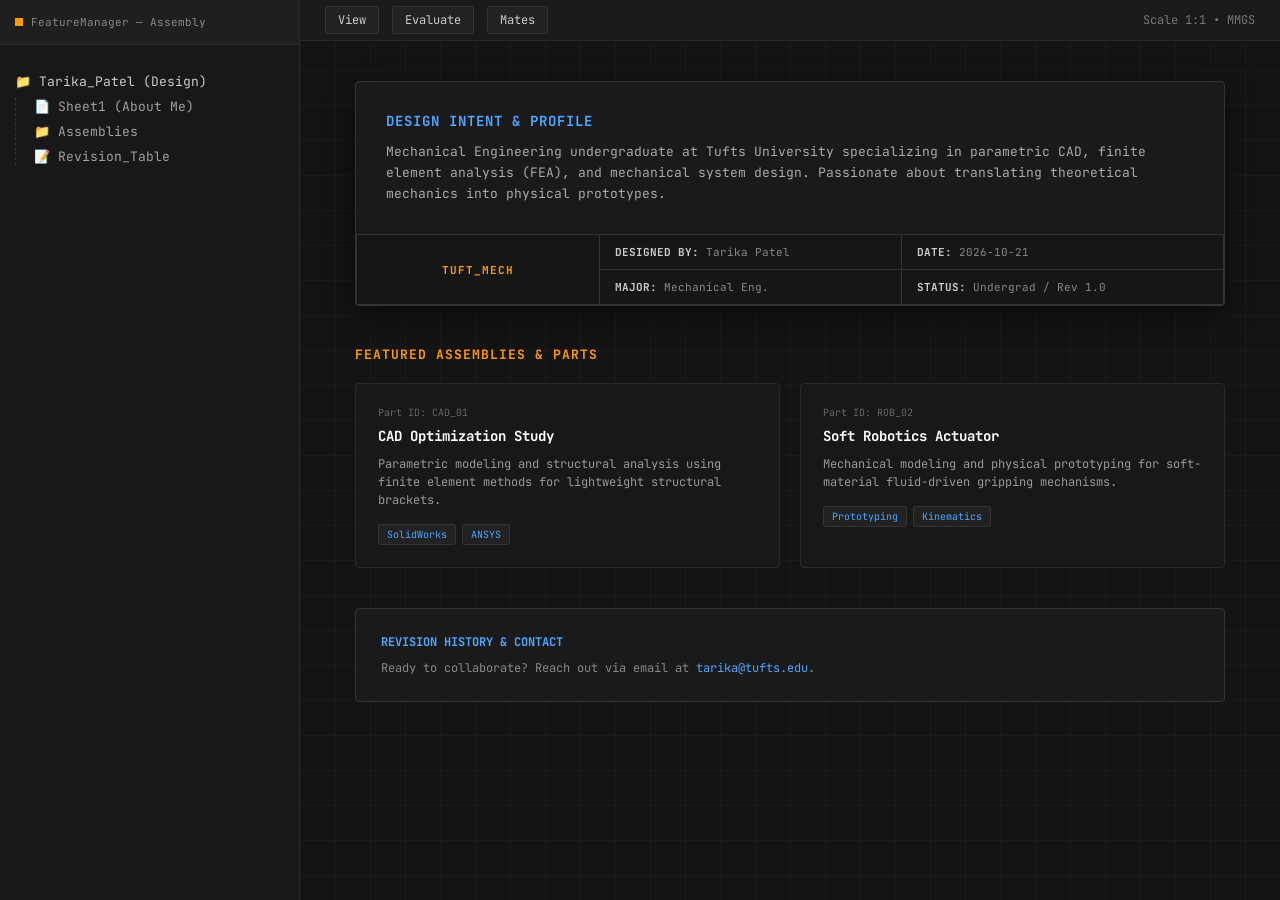
==== index.html @ dc34a8f0 "Update links in the feature tree sidebar" ====
<!DOCTYPE html>
<html lang="en">
<head>
    <meta charset="UTF-8">
    <meta name="viewport" content="width=device-width, initial-scale=1.0">
    <title>Tarika Patel | Mechanical Engineering Portfolio</title>
    <link rel="stylesheet" href="style.css">
    <link href="https://fonts.googleapis.com/css2?family=JetBrains+Mono:wght@400;500;700&display=swap" rel="stylesheet">
</head>
<body>

    <div class="cad-interface">

<!-- Left Sidebar: FeatureManager Design Tree -->
        <aside class="feature-tree">
            <div class="tree-header">
                <span class="sw-icon"></span> FeatureManager — Assembly
            </div>
            <ul class="tree-list">
                <li class="tree-item root">📁 Tarika_Patel (Design)
                    <ul>
                        <li class="tree-item">📄 <a href="index.html">Sheet1 (About Me)</a></li>
                        <li class="tree-item">📁 <a href="projects.html">Assemblies</a></li>
                        <li class="tree-item">📝 <a href="contact.html">Revision_Table</a></li>
                    </ul>
                </li>
            </ul>
        </aside>

        <!-- Right Viewport Area -->
        <main class="viewport-area" id="viewport">
            
            <header class="cad-toolbar">
                <div class="toolbar-group">
                    <span class="tool-btn">View</span>
                    <span class="tool-btn">Evaluate</span>
                    <span class="tool-btn">Mates</span>
                </div>
                <div class="toolbar-status">Scale 1:1 &bull; MMGS</div>
            </header>

            <div class="drawing-canvas">

                <!-- About Section -->
                <section id="about" class="drawing-sheet">
                    <div class="sheet-content">
                        <h2>DESIGN INTENT &amp; PROFILE</h2>
                        <p>Mechanical Engineering undergraduate at Tufts University specializing in parametric CAD, finite element analysis (FEA), and mechanical system design. Passionate about translating theoretical mechanics into physical prototypes.</p>
                    </div>
                    <table class="title-block">
                        <tr>
                            <td rowspan="2" class="company-cell">TUFT_MECH</td>
                            <td><strong>DESIGNED BY:</strong> Tarika Patel</td>
                            <td><strong>DATE:</strong> 2026-10-21</td>
                        </tr>
                        <tr>
                            <td><strong>MAJOR:</strong> Mechanical Eng.</td>
                            <td><strong>STATUS:</strong> Undergrad / Rev 1.0</td>
                        </tr>
                    </table>
                </section>

                <!-- Projects Section -->
                <section id="projects" class="section-container">
                    <h3>FEATURED ASSEMBLIES &amp; PARTS</h3>
                    <div class="project-grid">
                        <div class="project-card">
                            <div class="card-top">Part ID: CAD_01</div>
                            <h4>CAD Optimization Study</h4>
                            <p>Parametric modeling and structural analysis using finite element methods for lightweight structural brackets.</p>
                            <div class="tags">
                                <span class="tag">SolidWorks</span>
                                <span class="tag">ANSYS</span>
                            </div>
                        </div>
                        <div class="project-card">
                            <div class="card-top">Part ID: ROB_02</div>
                            <h4>Soft Robotics Actuator</h4>
                            <p>Mechanical modeling and physical prototyping for soft-material fluid-driven gripping mechanisms.</p>
                            <div class="tags">
                                <span class="tag">Prototyping</span>
                                <span class="tag">Kinematics</span>
                            </div>
                        </div>
                    </div>
                </section>

                <!-- Footer / Contact -->
                <footer id="contact" class="revision-table">
                    <h3>REVISION HISTORY &amp; CONTACT</h3>
                    <p>Ready to collaborate? Reach out via email at <a href="mailto:tarika@tufts.edu">tarika@tufts.edu</a>.</p>
                </footer>

            </div>
        </main>
    </div>

<!-- JavaScript to handle precise smooth scrolling inside the CAD viewport -->
    <script>
        document.querySelectorAll('.tree-item a').forEach(link => {
            link.addEventListener('click', function(e) {
                e.preventDefault();
                const targetId = this.getAttribute('href');
                const targetSection = document.querySelector(targetId);
                const viewport = document.getElementById('viewport');
                
                if (targetSection && viewport) {
                    // Calculate the section's position relative to the scrollable viewport container
                    const topPos = targetSection.offsetTop - viewport.offsetTop;
                    viewport.scrollTo({
                        top: topPos - 20, // 20px padding offset for breathing room
                        behavior: 'smooth'
                    });
                }
            });
        });
    </script>
</body>
</html>
---- style.css ----
* {
    margin: 0;
    padding: 0;
    box-sizing: border-box;
}

html, body {
    height: 100%;
    margin: 0;
    background-color: #121212;
    color: #e0e0e0;
    font-family: 'JetBrains Mono', monospace;
    overflow: hidden; /* Locks the outer window so only the CAD viewport scrolls */
}

/* Layout Container */
.cad-interface {
    display: flex;
    width: 100vw;
    height: 100vh;
}

/* Sidebar Tree */
.feature-tree {
    width: 300px;
    background: #181818;
    border-right: 1px solid #2a2a2a;
    display: flex;
    flex-direction: column;
    flex-shrink: 0;
    height: 100vh;
}

.tree-header {
    background: #1f1f1f;
    padding: 15px;
    font-size: 11px;
    color: #888;
    border-bottom: 1px solid #2a2a2a;
    display: flex;
    align-items: center;
}

.sw-icon {
    width: 8px;
    height: 8px;
    background-color: #ff9900;
    display: inline-block;
    margin-right: 8px;
}

.tree-list {
    list-style: none;
    padding: 20px 15px;
    font-size: 13px;
    overflow-y: auto;
}

.tree-list ul {
    list-style: none;
    padding-left: 18px;
    margin-top: 8px;
    border-left: 1px dashed #333;
}

.tree-item {
    margin: 8px 0;
    color: #ccc;
}

.tree-item a {
    color: #a0a0a0;
    text-decoration: none;
    cursor: pointer;
}

.tree-item a:hover {
    color: #4da6ff;
}

.tree-item.sub {
    font-size: 12px;
    color: #777;
}

/* Viewport Area - This is what scrolls */
.viewport-area {
    flex-grow: 1;
    display: flex;
    flex-direction: column;
    height: 100vh;
    overflow-y: auto !important; /* Forces scrollability */
    background-color: #141414;
    background-image: 
        linear-gradient(rgba(255, 255, 255, 0.025) 1px, transparent 1px),
        linear-gradient(90deg, rgba(255, 255, 255, 0.025) 1px, transparent 1px);
    background-size: 35px 35px;
}

/* Toolbar */
.cad-toolbar {
    background: #1a1a1a;
    padding: 12px 25px;
    border-bottom: 1px solid #2a2a2a;
    display: flex;
    justify-content: space-between;
    align-items: center;
    font-size: 12px;
    position: sticky;
    top: 0;
    z-index: 10;
}

.tool-btn {
    background: #222;
    border: 1px solid #333;
    padding: 5px 12px;
    border-radius: 3px;
    margin-right: 6px;
    color: #ccc;
}

.toolbar-status {
    color: #777;
}

/* Canvas */
.drawing-canvas {
    padding: 40px;
    max-width: 950px;
    width: 100%;
    margin: 0 auto;
    padding-bottom: 100px; /* Extra space at the bottom for smooth scrolling */
}

/* Drawing Sheet */
.drawing-sheet {
    background: #1a1a1a;
    border: 1px solid #333;
    border-radius: 4px;
    margin-bottom: 40px;
    box-shadow: 0 10px 30px rgba(0,0,0,0.5);
}

.sheet-content {
    padding: 30px;
}

.drawing-sheet h2 {
    font-size: 14px;
    color: #4da6ff;
    margin-bottom: 12px;
    letter-spacing: 1px;
}

.drawing-sheet p {
    font-size: 13px;
    line-height: 1.6;
    color: #aaa;
}

/* Title Block */
.title-block {
    width: 100%;
    border-collapse: collapse;
    border-top: 1px solid #333;
    font-size: 11px;
    background: #161616;
}

.title-block td {
    border: 1px solid #333;
    padding: 10px 15px;
    color: #888;
}

.title-block strong {
    color: #ccc;
}

.company-cell {
    font-weight: 700;
    color: #ff9900 !important;
    letter-spacing: 1px;
    text-align: center;
    width: 28%;
}

/* Projects */
.section-container {
    margin-bottom: 40px;
}

.section-container h3 {
    font-size: 13px;
    color: #ff9900;
    margin-bottom: 20px;
    letter-spacing: 1px;
}

.project-grid {
    display: grid;
    grid-template-columns: repeat(auto-fit, minmax(280px, 1fr));
    gap: 20px;
}

.project-card {
    background: #181818;
    border: 1px solid #2a2a2a;
    padding: 22px;
    border-radius: 4px;
    transition: border-color 0.2s;
}

.project-card:hover {
    border-color: #4da6ff;
}

.card-top {
    font-size: 10px;
    color: #666;
    margin-bottom: 8px;
}

.project-card h4 {
    font-size: 14px;
    color: #fff;
    margin-bottom: 10px;
}

.project-card p {
    font-size: 12px;
    color: #999;
    line-height: 1.5;
    margin-bottom: 15px;
}

.tags {
    display: flex;
    gap: 6px;
}

.tag {
    font-size: 10px;
    background: #222;
    color: #4da6ff;
    padding: 3px 8px;
    border-radius: 2px;
    border: 1px solid #333;
}

/* Footer / Revision Table */
.revision-table {
    background: #1a1a1a;
    border: 1px solid #333;
    padding: 25px;
    border-radius: 4px;
    font-size: 12px;
    margin-bottom: 40px;
}

.revision-table h3 {
    font-size: 12px;
    color: #4da6ff;
    margin-bottom: 10px;
}

.revision-table p {
    color: #888;
}

.revision-table a {
    color: #4da6ff;
    text-decoration: none;
}
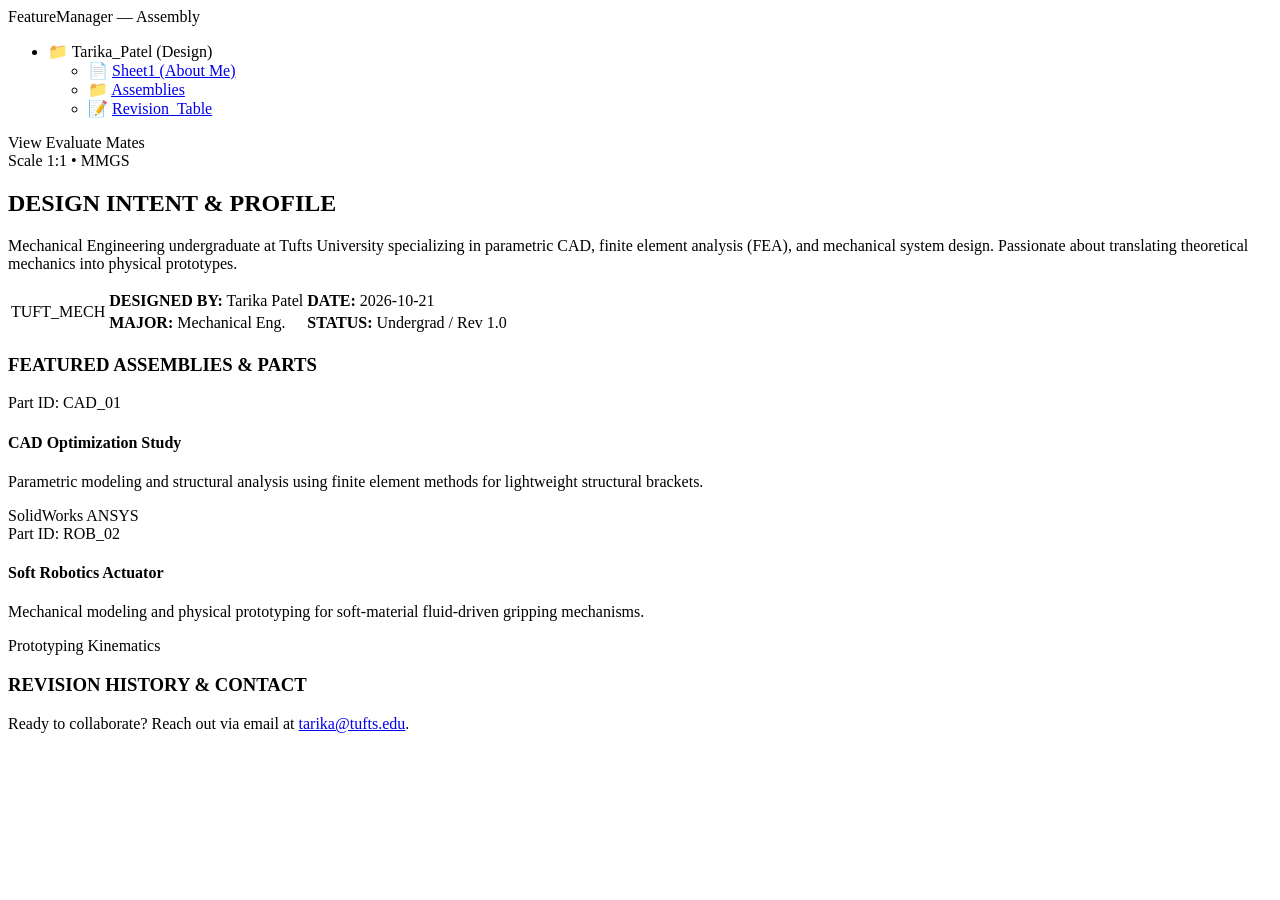
==== commit 4354069a: "Add index.html for automatic redirection" ====
--- a/index.html
+++ b/index.html
@@ -2,118 +2,10 @@
 <html lang="en">
 <head>
     <meta charset="UTF-8">
-    <meta name="viewport" content="width=device-width, initial-scale=1.0">
-    <title>Tarika Patel | Mechanical Engineering Portfolio</title>
-    <link rel="stylesheet" href="style.css">
-    <link href="https://fonts.googleapis.com/css2?family=JetBrains+Mono:wght@400;500;700&display=swap" rel="stylesheet">
+    <meta http-equiv="refresh" content="0; url=about/">
+    <title>Redirecting...</title>
 </head>
 <body>
-
-    <div class="cad-interface">
-
-<!-- Left Sidebar: FeatureManager Design Tree -->
-        <aside class="feature-tree">
-            <div class="tree-header">
-                <span class="sw-icon"></span> FeatureManager — Assembly
-            </div>
-            <ul class="tree-list">
-                <li class="tree-item root">📁 Tarika_Patel (Design)
-                    <ul>
-                        <li class="tree-item">📄 <a href="index.html">Sheet1 (About Me)</a></li>
-                        <li class="tree-item">📁 <a href="projects.html">Assemblies</a></li>
-                        <li class="tree-item">📝 <a href="contact.html">Revision_Table</a></li>
-                    </ul>
-                </li>
-            </ul>
-        </aside>
-
-        <!-- Right Viewport Area -->
-        <main class="viewport-area" id="viewport">
-            
-            <header class="cad-toolbar">
-                <div class="toolbar-group">
-                    <span class="tool-btn">View</span>
-                    <span class="tool-btn">Evaluate</span>
-                    <span class="tool-btn">Mates</span>
-                </div>
-                <div class="toolbar-status">Scale 1:1 &bull; MMGS</div>
-            </header>
-
-            <div class="drawing-canvas">
-
-                <!-- About Section -->
-                <section id="about" class="drawing-sheet">
-                    <div class="sheet-content">
-                        <h2>DESIGN INTENT &amp; PROFILE</h2>
-                        <p>Mechanical Engineering undergraduate at Tufts University specializing in parametric CAD, finite element analysis (FEA), and mechanical system design. Passionate about translating theoretical mechanics into physical prototypes.</p>
-                    </div>
-                    <table class="title-block">
-                        <tr>
-                            <td rowspan="2" class="company-cell">TUFT_MECH</td>
-                            <td><strong>DESIGNED BY:</strong> Tarika Patel</td>
-                            <td><strong>DATE:</strong> 2026-10-21</td>
-                        </tr>
-                        <tr>
-                            <td><strong>MAJOR:</strong> Mechanical Eng.</td>
-                            <td><strong>STATUS:</strong> Undergrad / Rev 1.0</td>
-                        </tr>
-                    </table>
-                </section>
-
-                <!-- Projects Section -->
-                <section id="projects" class="section-container">
-                    <h3>FEATURED ASSEMBLIES &amp; PARTS</h3>
-                    <div class="project-grid">
-                        <div class="project-card">
-                            <div class="card-top">Part ID: CAD_01</div>
-                            <h4>CAD Optimization Study</h4>
-                            <p>Parametric modeling and structural analysis using finite element methods for lightweight structural brackets.</p>
-                            <div class="tags">
-                                <span class="tag">SolidWorks</span>
-                                <span class="tag">ANSYS</span>
-                            </div>
-                        </div>
-                        <div class="project-card">
-                            <div class="card-top">Part ID: ROB_02</div>
-                            <h4>Soft Robotics Actuator</h4>
-                            <p>Mechanical modeling and physical prototyping for soft-material fluid-driven gripping mechanisms.</p>
-                            <div class="tags">
-                                <span class="tag">Prototyping</span>
-                                <span class="tag">Kinematics</span>
-                            </div>
-                        </div>
-                    </div>
-                </section>
-
-                <!-- Footer / Contact -->
-                <footer id="contact" class="revision-table">
-                    <h3>REVISION HISTORY &amp; CONTACT</h3>
-                    <p>Ready to collaborate? Reach out via email at <a href="mailto:tarika@tufts.edu">tarika@tufts.edu</a>.</p>
-                </footer>
-
-            </div>
-        </main>
-    </div>
-
-<!-- JavaScript to handle precise smooth scrolling inside the CAD viewport -->
-    <script>
-        document.querySelectorAll('.tree-item a').forEach(link => {
-            link.addEventListener('click', function(e) {
-                e.preventDefault();
-                const targetId = this.getAttribute('href');
-                const targetSection = document.querySelector(targetId);
-                const viewport = document.getElementById('viewport');
-                
-                if (targetSection && viewport) {
-                    // Calculate the section's position relative to the scrollable viewport container
-                    const topPos = targetSection.offsetTop - viewport.offsetTop;
-                    viewport.scrollTo({
-                        top: topPos - 20, // 20px padding offset for breathing room
-                        behavior: 'smooth'
-                    });
-                }
-            });
-        });
-    </script>
+    <p>If you are not redirected automatically, <a href="about/">click here</a>.</p>
 </body>
 </html>
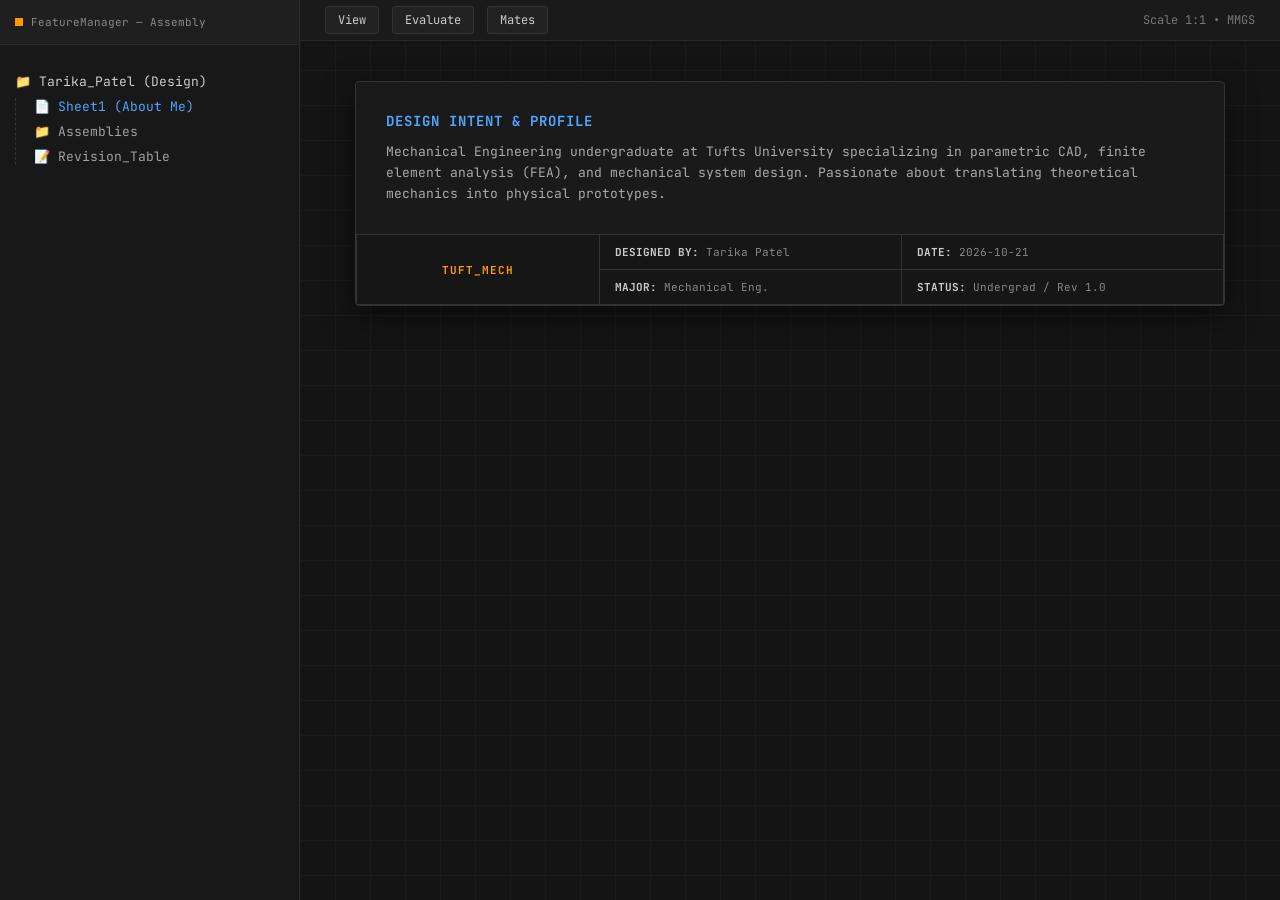
==== commit d3bf29ff: "Update and rename about/index.html to index.html" ====
--- a/index.html
+++ b/index.html
@@ -2,10 +2,58 @@
 <html lang="en">
 <head>
     <meta charset="UTF-8">
-    <meta http-equiv="refresh" content="0; url=about/">
-    <title>Redirecting...</title>
+    <meta name="viewport" content="width=device-width, initial-scale=1.0">
+    <title>Tarika Patel | Mechanical Engineering Portfolio</title>
+    <link rel="stylesheet" href="style.css">
+    <link href="https://fonts.googleapis.com/css2?family=JetBrains+Mono:wght@400;500;700&display=swap" rel="stylesheet">
 </head>
 <body>
-    <p>If you are not redirected automatically, <a href="about/">click here</a>.</p>
+    <div class="cad-interface">
+        <aside class="feature-tree">
+            <div class="tree-header">
+                <span class="sw-icon"></span> FeatureManager — Assembly
+            </div>
+            <ul class="tree-list">
+                <li class="tree-item root">📁 Tarika_Patel (Design)
+                    <ul>
+                        <li class="tree-item">📄 <a href="/tarikachari.github.io/" style="color: #4da6ff;">Sheet1 (About Me)</a></li>
+                        <li class="tree-item">📁 <a href="/tarikachari.github.io/projects.html">Assemblies</a></li>
+                        <li class="tree-item">📝 <a href="/tarikachari.github.io/contact.html">Revision_Table</a></li>
+                    </ul>
+                </li>
+            </ul>
+        </aside>
+
+        <main class="viewport-area">
+            <header class="cad-toolbar">
+                <div class="toolbar-group">
+                    <span class="tool-btn">View</span>
+                    <span class="tool-btn">Evaluate</span>
+                    <span class="tool-btn">Mates</span>
+                </div>
+                <div class="toolbar-status">Scale 1:1 &bull; MMGS</div>
+            </header>
+
+            <div class="drawing-canvas">
+                <section class="drawing-sheet">
+                    <div class="sheet-content">
+                        <h2>DESIGN INTENT &amp; PROFILE</h2>
+                        <p>Mechanical Engineering undergraduate at Tufts University specializing in parametric CAD, finite element analysis (FEA), and mechanical system design. Passionate about translating theoretical mechanics into physical prototypes.</p>
+                    </div>
+                    <table class="title-block">
+                        <tr>
+                            <td rowspan="2" class="company-cell">TUFT_MECH</td>
+                            <td><strong>DESIGNED BY:</strong> Tarika Patel</td>
+                            <td><strong>DATE:</strong> 2026-10-21</td>
+                        </tr>
+                        <tr>
+                            <td><strong>MAJOR:</strong> Mechanical Eng.</td>
+                            <td><strong>STATUS:</strong> Undergrad / Rev 1.0</td>
+                        </tr>
+                    </table>
+                </section>
+            </div>
+        </main>
+    </div>
 </body>
 </html>
--- a/style.css
+++ b/style.css
@@ -0,0 +1,275 @@
+* {
+    margin: 0;
+    padding: 0;
+    box-sizing: border-box;
+}
+
+html, body {
+    height: 100%;
+    margin: 0;
+    background-color: #121212;
+    color: #e0e0e0;
+    font-family: 'JetBrains Mono', monospace;
+    overflow: hidden; /* Locks the outer window so only the CAD viewport scrolls */
+}
+
+/* Layout Container */
+.cad-interface {
+    display: flex;
+    width: 100vw;
+    height: 100vh;
+}
+
+/* Sidebar Tree */
+.feature-tree {
+    width: 300px;
+    background: #181818;
+    border-right: 1px solid #2a2a2a;
+    display: flex;
+    flex-direction: column;
+    flex-shrink: 0;
+    height: 100vh;
+}
+
+.tree-header {
+    background: #1f1f1f;
+    padding: 15px;
+    font-size: 11px;
+    color: #888;
+    border-bottom: 1px solid #2a2a2a;
+    display: flex;
+    align-items: center;
+}
+
+.sw-icon {
+    width: 8px;
+    height: 8px;
+    background-color: #ff9900;
+    display: inline-block;
+    margin-right: 8px;
+}
+
+.tree-list {
+    list-style: none;
+    padding: 20px 15px;
+    font-size: 13px;
+    overflow-y: auto;
+}
+
+.tree-list ul {
+    list-style: none;
+    padding-left: 18px;
+    margin-top: 8px;
+    border-left: 1px dashed #333;
+}
+
+.tree-item {
+    margin: 8px 0;
+    color: #ccc;
+}
+
+.tree-item a {
+    color: #a0a0a0;
+    text-decoration: none;
+    cursor: pointer;
+}
+
+.tree-item a:hover {
+    color: #4da6ff;
+}
+
+.tree-item.sub {
+    font-size: 12px;
+    color: #777;
+}
+
+/* Viewport Area - This is what scrolls */
+.viewport-area {
+    flex-grow: 1;
+    display: flex;
+    flex-direction: column;
+    height: 100vh;
+    overflow-y: auto !important; /* Forces scrollability */
+    background-color: #141414;
+    background-image: 
+        linear-gradient(rgba(255, 255, 255, 0.025) 1px, transparent 1px),
+        linear-gradient(90deg, rgba(255, 255, 255, 0.025) 1px, transparent 1px);
+    background-size: 35px 35px;
+}
+
+/* Toolbar */
+.cad-toolbar {
+    background: #1a1a1a;
+    padding: 12px 25px;
+    border-bottom: 1px solid #2a2a2a;
+    display: flex;
+    justify-content: space-between;
+    align-items: center;
+    font-size: 12px;
+    position: sticky;
+    top: 0;
+    z-index: 10;
+}
+
+.tool-btn {
+    background: #222;
+    border: 1px solid #333;
+    padding: 5px 12px;
+    border-radius: 3px;
+    margin-right: 6px;
+    color: #ccc;
+}
+
+.toolbar-status {
+    color: #777;
+}
+
+/* Canvas */
+.drawing-canvas {
+    padding: 40px;
+    max-width: 950px;
+    width: 100%;
+    margin: 0 auto;
+    padding-bottom: 100px; /* Extra space at the bottom for smooth scrolling */
+}
+
+/* Drawing Sheet */
+.drawing-sheet {
+    background: #1a1a1a;
+    border: 1px solid #333;
+    border-radius: 4px;
+    margin-bottom: 40px;
+    box-shadow: 0 10px 30px rgba(0,0,0,0.5);
+}
+
+.sheet-content {
+    padding: 30px;
+}
+
+.drawing-sheet h2 {
+    font-size: 14px;
+    color: #4da6ff;
+    margin-bottom: 12px;
+    letter-spacing: 1px;
+}
+
+.drawing-sheet p {
+    font-size: 13px;
+    line-height: 1.6;
+    color: #aaa;
+}
+
+/* Title Block */
+.title-block {
+    width: 100%;
+    border-collapse: collapse;
+    border-top: 1px solid #333;
+    font-size: 11px;
+    background: #161616;
+}
+
+.title-block td {
+    border: 1px solid #333;
+    padding: 10px 15px;
+    color: #888;
+}
+
+.title-block strong {
+    color: #ccc;
+}
+
+.company-cell {
+    font-weight: 700;
+    color: #ff9900 !important;
+    letter-spacing: 1px;
+    text-align: center;
+    width: 28%;
+}
+
+/* Projects */
+.section-container {
+    margin-bottom: 40px;
+}
+
+.section-container h3 {
+    font-size: 13px;
+    color: #ff9900;
+    margin-bottom: 20px;
+    letter-spacing: 1px;
+}
+
+.project-grid {
+    display: grid;
+    grid-template-columns: repeat(auto-fit, minmax(280px, 1fr));
+    gap: 20px;
+}
+
+.project-card {
+    background: #181818;
+    border: 1px solid #2a2a2a;
+    padding: 22px;
+    border-radius: 4px;
+    transition: border-color 0.2s;
+}
+
+.project-card:hover {
+    border-color: #4da6ff;
+}
+
+.card-top {
+    font-size: 10px;
+    color: #666;
+    margin-bottom: 8px;
+}
+
+.project-card h4 {
+    font-size: 14px;
+    color: #fff;
+    margin-bottom: 10px;
+}
+
+.project-card p {
+    font-size: 12px;
+    color: #999;
+    line-height: 1.5;
+    margin-bottom: 15px;
+}
+
+.tags {
+    display: flex;
+    gap: 6px;
+}
+
+.tag {
+    font-size: 10px;
+    background: #222;
+    color: #4da6ff;
+    padding: 3px 8px;
+    border-radius: 2px;
+    border: 1px solid #333;
+}
+
+/* Footer / Revision Table */
+.revision-table {
+    background: #1a1a1a;
+    border: 1px solid #333;
+    padding: 25px;
+    border-radius: 4px;
+    font-size: 12px;
+    margin-bottom: 40px;
+}
+
+.revision-table h3 {
+    font-size: 12px;
+    color: #4da6ff;
+    margin-bottom: 10px;
+}
+
+.revision-table p {
+    color: #888;
+}
+
+.revision-table a {
+    color: #4da6ff;
+    text-decoration: none;
+}
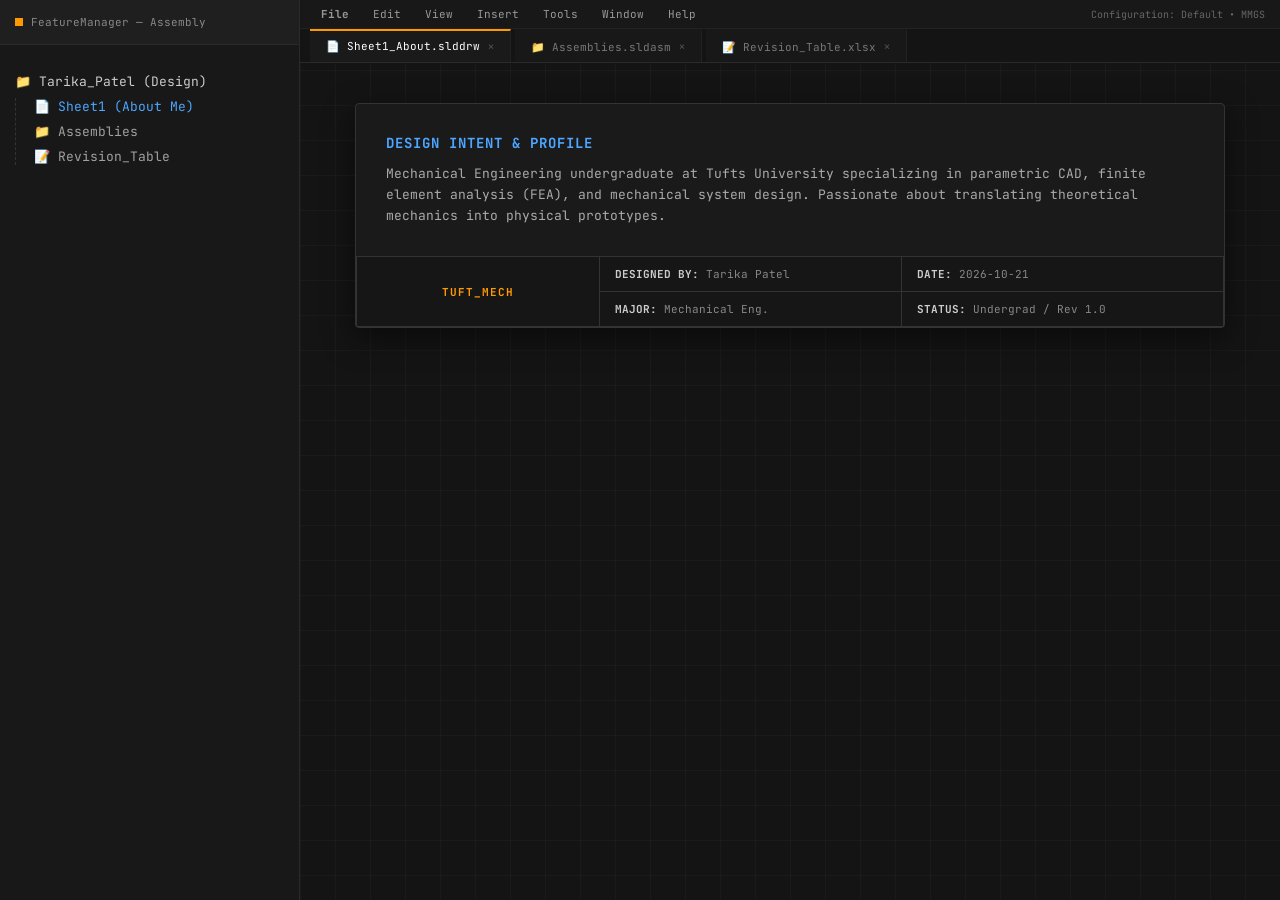
==== commit 0a82359d: "Implement top app header with navigation menu Added a top app header with navigation and document ta" ====
--- a/index.html
+++ b/index.html
@@ -25,14 +25,38 @@
         </aside>
 
         <main class="viewport-area">
-            <header class="cad-toolbar">
-                <div class="toolbar-group">
-                    <span class="tool-btn">View</span>
-                    <span class="tool-btn">Evaluate</span>
-                    <span class="tool-btn">Mates</span>
+            <!-- Top App Header with Menus & Document Tabs -->
+            <header class="app-top-header">
+                <nav class="sw-top-bar">
+                    <div class="sw-menu-group">
+                        <span class="sw-menu-item"><strong>File</strong></span>
+                        <span class="sw-menu-item">Edit</span>
+                        <span class="sw-menu-item">View</span>
+                        <span class="sw-menu-item">Insert</span>
+                        <span class="sw-menu-item">Tools</span>
+                        <span class="sw-menu-item">Window</span>
+                        <span class="sw-menu-item">Help</span>
+                    </div>
+                    <div class="sw-file-info" style="color: #666; font-size: 10px;">
+                        Configuration: Default &bull; MMGS
+                    </div>
+                </nav>
+
+                <!-- Document Tabs -->
+                <div class="sw-document-tabs">
+                    <a href="/tarikachari.github.io/" class="doc-tab active">
+                        📄 Sheet1_About.slddrw <span class="doc-close">✕</span>
+                    </a>
+                    <a href="/tarikachari.github.io/projects.html" class="doc-tab">
+                        📁 Assemblies.sldasm <span class="doc-close">✕</span>
+                    </a>
+                    <a href="/tarikachari.github.io/contact.html" class="doc-tab">
+                        📝 Revision_Table.xlsx <span class="doc-close">✕</span>
+                    </a>
                 </div>
-                <div class="toolbar-status">Scale 1:1 &bull; MMGS</div>
             </header>
+
+            <!-- Rest of your content -->
 
             <div class="drawing-canvas">
                 <section class="drawing-sheet">
--- a/style.css
+++ b/style.css
@@ -273,3 +273,85 @@
     color: #4da6ff;
     text-decoration: none;
 }
+
+/* Top Application Bar Container */
+.app-top-header {
+    background: #181818;
+    border-bottom: 1px solid #2a2a2a;
+    display: flex;
+    flex-direction: column;
+    user-select: none;
+}
+
+/* Dropdown Menu Row (File, Edit, View, Tools...) */
+.sw-top-bar {
+    display: flex;
+    justify-content: space-between;
+    align-items: center;
+    padding: 5px 15px;
+    font-size: 11px;
+    color: #999;
+    border-bottom: 1px solid #222;
+}
+
+.sw-menu-group {
+    display: flex;
+    gap: 12px;
+}
+
+.sw-menu-item {
+    cursor: pointer;
+    padding: 2px 6px;
+    border-radius: 3px;
+    transition: background 0.1s, color 0.1s;
+}
+
+.sw-menu-item:hover {
+    background: #252525;
+    color: #fff;
+}
+
+/* Open Document Tabs Row (Like file tabs in an IDE) */
+.sw-document-tabs {
+    display: flex;
+    background: #141414;
+    padding: 0 10px;
+    gap: 4px;
+    overflow-x: auto;
+}
+
+.doc-tab {
+    display: flex;
+    align-items: center;
+    gap: 8px;
+    padding: 8px 16px;
+    font-size: 11px;
+    background: #181818;
+    color: #777;
+    border-top: 2px solid transparent;
+    text-decoration: none;
+    border-right: 1px solid #222;
+    transition: background 0.1s, color 0.1s;
+}
+
+.doc-tab:hover {
+    background: #1c1c1c;
+    color: #ccc;
+}
+
+/* Active tab style */
+.doc-tab.active {
+    background: #1a1a1a;
+    color: #fff;
+    border-top-color: #ff9900; /* SolidWorks orange accent */
+    border-bottom: 1px solid #1a1a1a; /* Blends into the viewport */
+}
+
+.doc-close {
+    font-size: 10px;
+    color: #555;
+}
+
+.doc-tab:hover .doc-close {
+    color: #aaa;
+}
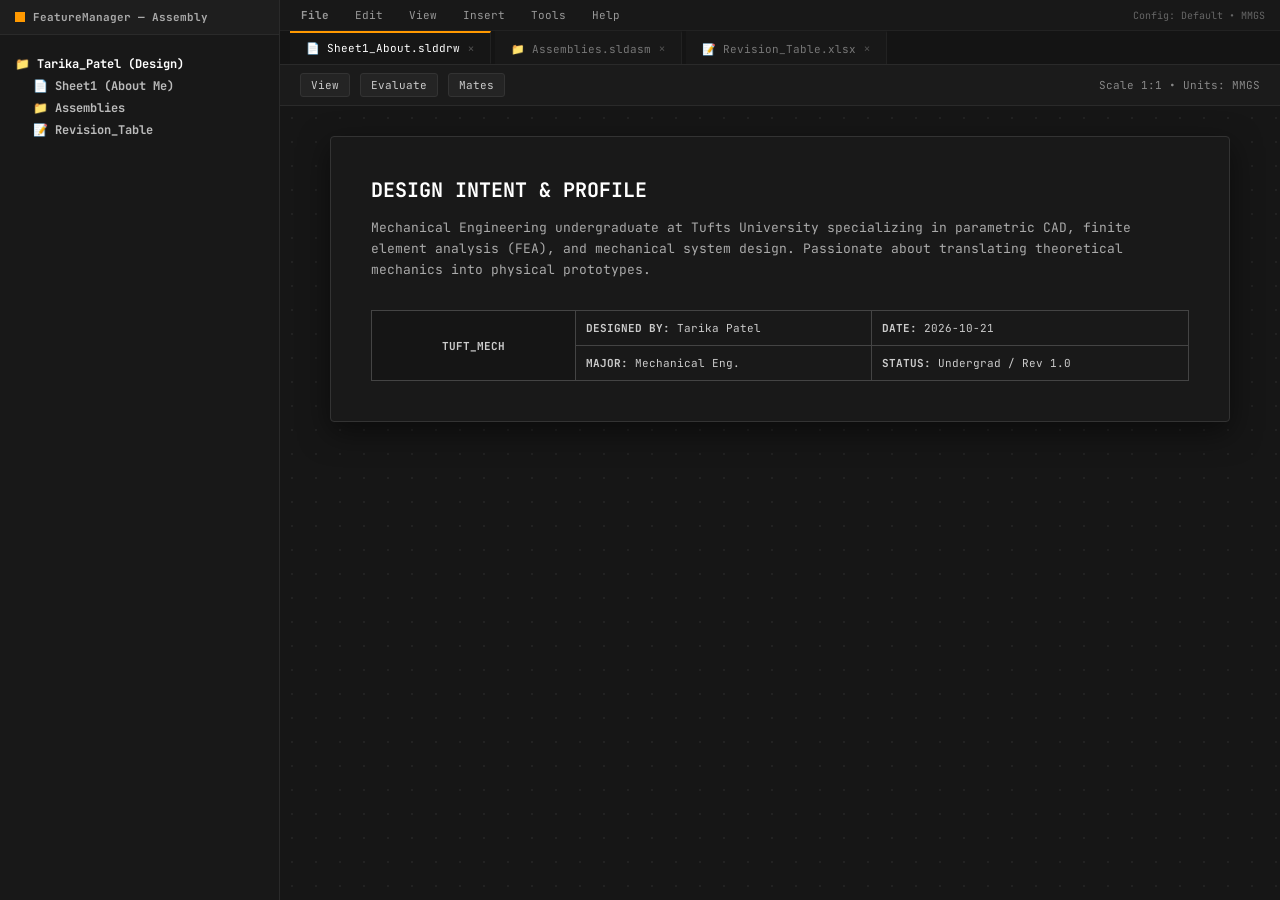
==== commit 3ba5f92d: "Enhance index.html with toolbar and script Added CAD toolbar and automatic tab switcher script." ====
--- a/index.html
+++ b/index.html
@@ -8,7 +8,10 @@
     <link href="https://fonts.googleapis.com/css2?family=JetBrains+Mono:wght@400;500;700&display=swap" rel="stylesheet">
 </head>
 <body>
+
     <div class="cad-interface">
+
+        <!-- Left FeatureManager Sidebar -->
         <aside class="feature-tree">
             <div class="tree-header">
                 <span class="sw-icon"></span> FeatureManager — Assembly
@@ -16,7 +19,7 @@
             <ul class="tree-list">
                 <li class="tree-item root">📁 Tarika_Patel (Design)
                     <ul>
-                        <li class="tree-item">📄 <a href="/tarikachari.github.io/" style="color: #4da6ff;">Sheet1 (About Me)</a></li>
+                        <li class="tree-item">📄 <a href="/tarikachari.github.io/">Sheet1 (About Me)</a></li>
                         <li class="tree-item">📁 <a href="/tarikachari.github.io/projects.html">Assemblies</a></li>
                         <li class="tree-item">📝 <a href="/tarikachari.github.io/contact.html">Revision_Table</a></li>
                     </ul>
@@ -24,8 +27,10 @@
             </ul>
         </aside>
 
+        <!-- Right Viewport Area -->
         <main class="viewport-area">
-            <!-- Top App Header with Menus & Document Tabs -->
+            
+            <!-- Top App Header -->
             <header class="app-top-header">
                 <nav class="sw-top-bar">
                     <div class="sw-menu-group">
@@ -34,30 +39,38 @@
                         <span class="sw-menu-item">View</span>
                         <span class="sw-menu-item">Insert</span>
                         <span class="sw-menu-item">Tools</span>
-                        <span class="sw-menu-item">Window</span>
                         <span class="sw-menu-item">Help</span>
                     </div>
                     <div class="sw-file-info" style="color: #666; font-size: 10px;">
-                        Configuration: Default &bull; MMGS
+                        Config: Default &bull; MMGS
                     </div>
                 </nav>
 
                 <!-- Document Tabs -->
                 <div class="sw-document-tabs">
-                    <a href="/tarikachari.github.io/" class="doc-tab active">
+                    <a href="/tarikachari.github.io/" class="doc-tab" id="tab-about">
                         📄 Sheet1_About.slddrw <span class="doc-close">✕</span>
                     </a>
-                    <a href="/tarikachari.github.io/projects.html" class="doc-tab">
+                    <a href="/tarikachari.github.io/projects.html" class="doc-tab" id="tab-projects">
                         📁 Assemblies.sldasm <span class="doc-close">✕</span>
                     </a>
-                    <a href="/tarikachari.github.io/contact.html" class="doc-tab">
+                    <a href="/tarikachari.github.io/contact.html" class="doc-tab" id="tab-contact">
                         📝 Revision_Table.xlsx <span class="doc-close">✕</span>
                     </a>
                 </div>
             </header>
 
-            <!-- Rest of your content -->
+            <!-- CAD Tool Bar -->
+            <header class="cad-toolbar">
+                <div class="toolbar-group">
+                    <span class="tool-btn">View</span>
+                    <span class="tool-btn">Evaluate</span>
+                    <span class="tool-btn">Mates</span>
+                </div>
+                <div class="toolbar-status">Scale 1:1 &bull; Units: MMGS</div>
+            </header>
 
+            <!-- Drawing Sheet Canvas -->
             <div class="drawing-canvas">
                 <section class="drawing-sheet">
                     <div class="sheet-content">
@@ -79,5 +92,17 @@
             </div>
         </main>
     </div>
+
+    <!-- Automatic Tab Switcher Script -->
+    <script>
+        const path = window.location.pathname;
+        if (path.includes("projects.html")) {
+            document.getElementById("tab-projects").classList.add("active");
+        } else if (path.includes("contact.html")) {
+            document.getElementById("tab-contact").classList.add("active");
+        } else {
+            document.getElementById("tab-about").classList.add("active");
+        }
+    </script>
 </body>
 </html>
--- a/style.css
+++ b/style.css
@@ -1,280 +1,93 @@
+/* SolidWorks Dark CAD Theme */
 * {
+    box-sizing: border-box;
     margin: 0;
     padding: 0;
-    box-sizing: border-box;
-}
-
-html, body {
-    height: 100%;
-    margin: 0;
+}
+
+body {
     background-color: #121212;
     color: #e0e0e0;
     font-family: 'JetBrains Mono', monospace;
-    overflow: hidden; /* Locks the outer window so only the CAD viewport scrolls */
-}
-
-/* Layout Container */
+    height: 100vh;
+    overflow: hidden;
+}
+
 .cad-interface {
     display: flex;
+    height: 100vh;
     width: 100vw;
-    height: 100vh;
-}
-
-/* Sidebar Tree */
+}
+
+/* Left Sidebar FeatureManager */
 .feature-tree {
-    width: 300px;
-    background: #181818;
+    width: 280px;
+    background-color: #181818;
     border-right: 1px solid #2a2a2a;
     display: flex;
     flex-direction: column;
-    flex-shrink: 0;
-    height: 100vh;
+    user-select: none;
 }
 
 .tree-header {
-    background: #1f1f1f;
-    padding: 15px;
-    font-size: 11px;
-    color: #888;
+    background-color: #1e1e1e;
+    padding: 10px 15px;
+    font-size: 11px;
+    font-weight: 700;
+    color: #aaa;
     border-bottom: 1px solid #2a2a2a;
     display: flex;
     align-items: center;
+    gap: 8px;
 }
 
 .sw-icon {
-    width: 8px;
-    height: 8px;
+    width: 10px;
+    height: 10px;
     background-color: #ff9900;
     display: inline-block;
-    margin-right: 8px;
 }
 
 .tree-list {
     list-style: none;
-    padding: 20px 15px;
-    font-size: 13px;
-    overflow-y: auto;
-}
-
-.tree-list ul {
+    padding: 15px;
+    font-size: 12px;
+}
+
+.tree-item {
+    margin: 6px 0;
+}
+
+.tree-item.root {
+    font-weight: 700;
+    color: #fff;
+}
+
+.tree-item ul {
     list-style: none;
     padding-left: 18px;
-    margin-top: 8px;
-    border-left: 1px dashed #333;
-}
-
-.tree-item {
-    margin: 8px 0;
-    color: #ccc;
+    margin-top: 6px;
 }
 
 .tree-item a {
-    color: #a0a0a0;
+    color: #bbb;
     text-decoration: none;
-    cursor: pointer;
+    transition: color 0.1s;
 }
 
 .tree-item a:hover {
-    color: #4da6ff;
-}
-
-.tree-item.sub {
-    font-size: 12px;
-    color: #777;
-}
-
-/* Viewport Area - This is what scrolls */
+    color: #ff9900;
+}
+
+/* Right Viewport Area */
 .viewport-area {
-    flex-grow: 1;
+    flex: 1;
     display: flex;
     flex-direction: column;
-    height: 100vh;
-    overflow-y: auto !important; /* Forces scrollability */
-    background-color: #141414;
-    background-image: 
-        linear-gradient(rgba(255, 255, 255, 0.025) 1px, transparent 1px),
-        linear-gradient(90deg, rgba(255, 255, 255, 0.025) 1px, transparent 1px);
-    background-size: 35px 35px;
-}
-
-/* Toolbar */
-.cad-toolbar {
-    background: #1a1a1a;
-    padding: 12px 25px;
-    border-bottom: 1px solid #2a2a2a;
-    display: flex;
-    justify-content: space-between;
-    align-items: center;
-    font-size: 12px;
-    position: sticky;
-    top: 0;
-    z-index: 10;
-}
-
-.tool-btn {
-    background: #222;
-    border: 1px solid #333;
-    padding: 5px 12px;
-    border-radius: 3px;
-    margin-right: 6px;
-    color: #ccc;
-}
-
-.toolbar-status {
-    color: #777;
-}
-
-/* Canvas */
-.drawing-canvas {
-    padding: 40px;
-    max-width: 950px;
-    width: 100%;
-    margin: 0 auto;
-    padding-bottom: 100px; /* Extra space at the bottom for smooth scrolling */
-}
-
-/* Drawing Sheet */
-.drawing-sheet {
-    background: #1a1a1a;
-    border: 1px solid #333;
-    border-radius: 4px;
-    margin-bottom: 40px;
-    box-shadow: 0 10px 30px rgba(0,0,0,0.5);
-}
-
-.sheet-content {
-    padding: 30px;
-}
-
-.drawing-sheet h2 {
-    font-size: 14px;
-    color: #4da6ff;
-    margin-bottom: 12px;
-    letter-spacing: 1px;
-}
-
-.drawing-sheet p {
-    font-size: 13px;
-    line-height: 1.6;
-    color: #aaa;
-}
-
-/* Title Block */
-.title-block {
-    width: 100%;
-    border-collapse: collapse;
-    border-top: 1px solid #333;
-    font-size: 11px;
-    background: #161616;
-}
-
-.title-block td {
-    border: 1px solid #333;
-    padding: 10px 15px;
-    color: #888;
-}
-
-.title-block strong {
-    color: #ccc;
-}
-
-.company-cell {
-    font-weight: 700;
-    color: #ff9900 !important;
-    letter-spacing: 1px;
-    text-align: center;
-    width: 28%;
-}
-
-/* Projects */
-.section-container {
-    margin-bottom: 40px;
-}
-
-.section-container h3 {
-    font-size: 13px;
-    color: #ff9900;
-    margin-bottom: 20px;
-    letter-spacing: 1px;
-}
-
-.project-grid {
-    display: grid;
-    grid-template-columns: repeat(auto-fit, minmax(280px, 1fr));
-    gap: 20px;
-}
-
-.project-card {
-    background: #181818;
-    border: 1px solid #2a2a2a;
-    padding: 22px;
-    border-radius: 4px;
-    transition: border-color 0.2s;
-}
-
-.project-card:hover {
-    border-color: #4da6ff;
-}
-
-.card-top {
-    font-size: 10px;
-    color: #666;
-    margin-bottom: 8px;
-}
-
-.project-card h4 {
-    font-size: 14px;
-    color: #fff;
-    margin-bottom: 10px;
-}
-
-.project-card p {
-    font-size: 12px;
-    color: #999;
-    line-height: 1.5;
-    margin-bottom: 15px;
-}
-
-.tags {
-    display: flex;
-    gap: 6px;
-}
-
-.tag {
-    font-size: 10px;
-    background: #222;
-    color: #4da6ff;
-    padding: 3px 8px;
-    border-radius: 2px;
-    border: 1px solid #333;
-}
-
-/* Footer / Revision Table */
-.revision-table {
-    background: #1a1a1a;
-    border: 1px solid #333;
-    padding: 25px;
-    border-radius: 4px;
-    font-size: 12px;
-    margin-bottom: 40px;
-}
-
-.revision-table h3 {
-    font-size: 12px;
-    color: #4da6ff;
-    margin-bottom: 10px;
-}
-
-.revision-table p {
-    color: #888;
-}
-
-.revision-table a {
-    color: #4da6ff;
-    text-decoration: none;
-}
-
-/* Top Application Bar Container */
+    background-color: #161616;
+}
+
+/* Top App Header (Menus & Tabs) */
 .app-top-header {
     background: #181818;
     border-bottom: 1px solid #2a2a2a;
@@ -283,12 +96,11 @@
     user-select: none;
 }
 
-/* Dropdown Menu Row (File, Edit, View, Tools...) */
 .sw-top-bar {
     display: flex;
     justify-content: space-between;
     align-items: center;
-    padding: 5px 15px;
+    padding: 6px 15px;
     font-size: 11px;
     color: #999;
     border-bottom: 1px solid #222;
@@ -296,7 +108,7 @@
 
 .sw-menu-group {
     display: flex;
-    gap: 12px;
+    gap: 14px;
 }
 
 .sw-menu-item {
@@ -311,7 +123,7 @@
     color: #fff;
 }
 
-/* Open Document Tabs Row (Like file tabs in an IDE) */
+/* Document Tabs */
 .sw-document-tabs {
     display: flex;
     background: #141414;
@@ -339,12 +151,11 @@
     color: #ccc;
 }
 
-/* Active tab style */
 .doc-tab.active {
-    background: #1a1a1a;
-    color: #fff;
-    border-top-color: #ff9900; /* SolidWorks orange accent */
-    border-bottom: 1px solid #1a1a1a; /* Blends into the viewport */
+    background: #161616;
+    color: #fff;
+    border-top-color: #ff9900;
+    border-bottom: 1px solid #161616;
 }
 
 .doc-close {
@@ -355,3 +166,146 @@
 .doc-tab:hover .doc-close {
     color: #aaa;
 }
+
+/* Secondary Toolbar */
+.cad-toolbar {
+    background-color: #1b1b1b;
+    border-bottom: 1px solid #2a2a2a;
+    padding: 8px 20px;
+    display: flex;
+    justify-content: space-between;
+    align-items: center;
+    font-size: 11px;
+}
+
+.toolbar-group {
+    display: flex;
+    gap: 10px;
+}
+
+.tool-btn {
+    background: #242424;
+    border: 1px solid #333;
+    color: #ccc;
+    padding: 4px 10px;
+    border-radius: 3px;
+    cursor: pointer;
+}
+
+.tool-btn:hover {
+    background: #2a2a2a;
+    color: #fff;
+}
+
+.toolbar-status {
+    color: #888;
+}
+
+/* Drawing Canvas & Content Sheets */
+.drawing-canvas {
+    flex: 1;
+    padding: 30px;
+    overflow-y: auto;
+    background: radial-gradient(circle, #222 1px, transparent 1px);
+    background-size: 24px 24px;
+}
+
+.drawing-sheet {
+    background-color: #191919;
+    border: 1px solid #333;
+    border-radius: 4px;
+    padding: 40px;
+    max-width: 900px;
+    margin: 0 auto;
+    box-shadow: 0 10px 30px rgba(0,0,0,0.5);
+}
+
+.sheet-content h2 {
+    font-size: 20px;
+    color: #fff;
+    margin-bottom: 15px;
+}
+
+.sheet-content p {
+    font-size: 13px;
+    color: #aaa;
+    line-height: 1.6;
+    margin-bottom: 30px;
+}
+
+/* Title Block Table */
+.title-block {
+    width: 100%;
+    border-collapse: collapse;
+    margin-top: 20px;
+    font-size: 11px;
+    border: 1px solid #444;
+}
+
+.title-block td {
+    border: 1px solid #444;
+    padding: 10px;
+    color: #ccc;
+}
+
+.company-cell {
+    font-weight: 700;
+    color: #ff9900;
+    background: #151515;
+    text-align: center;
+    width: 25%;
+}
+
+/* Project Cards Grid */
+.section-container h3 {
+    font-size: 16px;
+    color: #fff;
+    margin-bottom: 20px;
+}
+
+.project-grid {
+    display: grid;
+    grid-template-columns: repeat(auto-fit, minmax(280px, 1fr));
+    gap: 20px;
+}
+
+.project-card {
+    background: #1a1a1a;
+    border: 1px solid #333;
+    border-radius: 4px;
+    padding: 20px;
+}
+
+.card-top {
+    font-size: 10px;
+    color: #ff9900;
+    margin-bottom: 8px;
+    font-weight: 700;
+}
+
+.project-card h4 {
+    font-size: 14px;
+    color: #fff;
+    margin-bottom: 10px;
+}
+
+.project-card p {
+    font-size: 12px;
+    color: #999;
+    line-height: 1.5;
+    margin-bottom: 15px;
+}
+
+.tags {
+    display: flex;
+    gap: 6px;
+}
+
+.tag {
+    background: #252525;
+    color: #bbb;
+    font-size: 10px;
+    padding: 3px 8px;
+    border-radius: 3px;
+    border: 1px solid #333;
+}
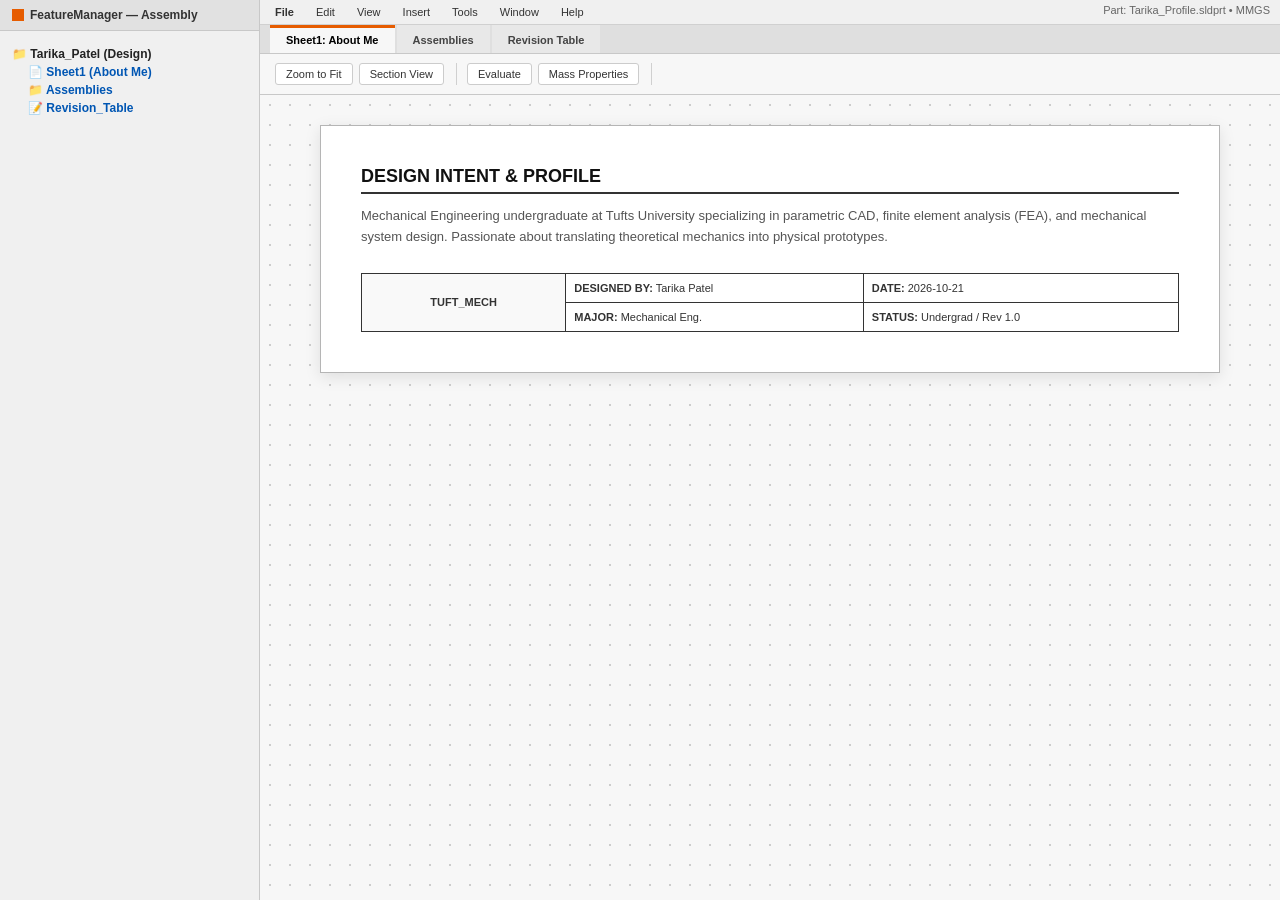
==== commit 7163c419: "Update title and modify menu structure in index.html" ====
--- a/index.html
+++ b/index.html
@@ -3,15 +3,11 @@
 <head>
     <meta charset="UTF-8">
     <meta name="viewport" content="width=device-width, initial-scale=1.0">
-    <title>Tarika Patel | Mechanical Engineering Portfolio</title>
+    <title>Tarika Patel | Sheet1 - About Me</title>
     <link rel="stylesheet" href="style.css">
-    <link href="https://fonts.googleapis.com/css2?family=JetBrains+Mono:wght@400;500;700&display=swap" rel="stylesheet">
 </head>
 <body>
-
     <div class="cad-interface">
-
-        <!-- Left FeatureManager Sidebar -->
         <aside class="feature-tree">
             <div class="tree-header">
                 <span class="sw-icon"></span> FeatureManager — Assembly
@@ -27,50 +23,34 @@
             </ul>
         </aside>
 
-        <!-- Right Viewport Area -->
         <main class="viewport-area">
-            
-            <!-- Top App Header -->
-            <header class="app-top-header">
-                <nav class="sw-top-bar">
-                    <div class="sw-menu-group">
-                        <span class="sw-menu-item"><strong>File</strong></span>
-                        <span class="sw-menu-item">Edit</span>
-                        <span class="sw-menu-item">View</span>
-                        <span class="sw-menu-item">Insert</span>
-                        <span class="sw-menu-item">Tools</span>
-                        <span class="sw-menu-item">Help</span>
+            <!-- Top SolidWorks Menu -->
+            <div class="sw-top-menu">
+                <div class="menu-items">
+                    <span><strong>File</strong></span><span>Edit</span><span>View</span><span>Insert</span><span>Tools</span><span>Window</span><span>Help</span>
+                </div>
+                <div style="color: #666;">Part: Tarika_Profile.sldprt &bull; MMGS</div>
+            </div>
+
+            <!-- CommandManager Ribbon -->
+            <header class="command-manager">
+                <nav class="ribbon-tabs">
+                    <a href="/tarikachari.github.io/" class="ribbon-tab active">Sheet1: About Me</a>
+                    <a href="/tarikachari.github.io/projects.html" class="ribbon-tab">Assemblies</a>
+                    <a href="/tarikachari.github.io/contact.html" class="ribbon-tab">Revision Table</a>
+                </nav>
+                <div class="ribbon-toolbar">
+                    <div class="tool-icon-group">
+                        <button class="cad-btn">Zoom to Fit</button>
+                        <button class="cad-btn">Section View</button>
                     </div>
-                    <div class="sw-file-info" style="color: #666; font-size: 10px;">
-                        Config: Default &bull; MMGS
+                    <div class="tool-icon-group">
+                        <button class="cad-btn">Evaluate</button>
+                        <button class="cad-btn">Mass Properties</button>
                     </div>
-                </nav>
-
-                <!-- Document Tabs -->
-                <div class="sw-document-tabs">
-                    <a href="/tarikachari.github.io/" class="doc-tab" id="tab-about">
-                        📄 Sheet1_About.slddrw <span class="doc-close">✕</span>
-                    </a>
-                    <a href="/tarikachari.github.io/projects.html" class="doc-tab" id="tab-projects">
-                        📁 Assemblies.sldasm <span class="doc-close">✕</span>
-                    </a>
-                    <a href="/tarikachari.github.io/contact.html" class="doc-tab" id="tab-contact">
-                        📝 Revision_Table.xlsx <span class="doc-close">✕</span>
-                    </a>
                 </div>
             </header>
 
-            <!-- CAD Tool Bar -->
-            <header class="cad-toolbar">
-                <div class="toolbar-group">
-                    <span class="tool-btn">View</span>
-                    <span class="tool-btn">Evaluate</span>
-                    <span class="tool-btn">Mates</span>
-                </div>
-                <div class="toolbar-status">Scale 1:1 &bull; Units: MMGS</div>
-            </header>
-
-            <!-- Drawing Sheet Canvas -->
             <div class="drawing-canvas">
                 <section class="drawing-sheet">
                     <div class="sheet-content">
@@ -92,17 +72,5 @@
             </div>
         </main>
     </div>
-
-    <!-- Automatic Tab Switcher Script -->
-    <script>
-        const path = window.location.pathname;
-        if (path.includes("projects.html")) {
-            document.getElementById("tab-projects").classList.add("active");
-        } else if (path.includes("contact.html")) {
-            document.getElementById("tab-contact").classList.add("active");
-        } else {
-            document.getElementById("tab-about").classList.add("active");
-        }
-    </script>
 </body>
 </html>
--- a/style.css
+++ b/style.css
@@ -1,4 +1,3 @@
-/* SolidWorks Dark CAD Theme */
 * {
     box-sizing: border-box;
     margin: 0;
@@ -6,9 +5,9 @@
 }
 
 body {
-    background-color: #121212;
-    color: #e0e0e0;
-    font-family: 'JetBrains Mono', monospace;
+    background-color: #dcdcdc; /* Classic SolidWorks light/gray UI background */
+    color: #222;
+    font-family: 'Segoe UI', Tahoma, Geneva, Verdana, sans-serif;
     height: 100vh;
     overflow: hidden;
 }
@@ -19,218 +18,198 @@
     width: 100vw;
 }
 
-/* Left Sidebar FeatureManager */
+/* --- FeatureManager Sidebar --- */
 .feature-tree {
-    width: 280px;
-    background-color: #181818;
-    border-right: 1px solid #2a2a2a;
+    width: 260px;
+    background-color: #f0f0f0;
+    border-right: 1px solid #c8c8c8;
     display: flex;
     flex-direction: column;
     user-select: none;
+    font-size: 12px;
 }
 
 .tree-header {
-    background-color: #1e1e1e;
-    padding: 10px 15px;
-    font-size: 11px;
-    font-weight: 700;
-    color: #aaa;
-    border-bottom: 1px solid #2a2a2a;
+    background-color: #e1e1e1;
+    padding: 8px 12px;
+    font-weight: 600;
+    color: #333;
+    border-bottom: 1px solid #c8c8c8;
     display: flex;
     align-items: center;
-    gap: 8px;
+    gap: 6px;
 }
 
 .sw-icon {
-    width: 10px;
-    height: 10px;
-    background-color: #ff9900;
+    width: 12px;
+    height: 12px;
+    background-color: #e65c00; /* SolidWorks orange accent */
     display: inline-block;
 }
 
 .tree-list {
     list-style: none;
-    padding: 15px;
-    font-size: 12px;
+    padding: 12px;
 }
 
 .tree-item {
-    margin: 6px 0;
+    margin: 4px 0;
 }
 
 .tree-item.root {
-    font-weight: 700;
-    color: #fff;
+    font-weight: 600;
 }
 
 .tree-item ul {
     list-style: none;
-    padding-left: 18px;
-    margin-top: 6px;
+    padding-left: 16px;
+    margin-top: 4px;
 }
 
 .tree-item a {
-    color: #bbb;
+    color: #0056b3;
     text-decoration: none;
-    transition: color 0.1s;
 }
 
 .tree-item a:hover {
-    color: #ff9900;
-}
-
-/* Right Viewport Area */
+    text-decoration: underline;
+}
+
+/* --- Right Viewport & CommandManager --- */
 .viewport-area {
     flex: 1;
     display: flex;
     flex-direction: column;
-    background-color: #161616;
-}
-
-/* Top App Header (Menus & Tabs) */
-.app-top-header {
-    background: #181818;
-    border-bottom: 1px solid #2a2a2a;
+    background-color: #f7f7f7;
+}
+
+/* Top Menu Bar (File, Edit, View...) */
+.sw-top-menu {
+    background: #f0f0f0;
+    border-bottom: 1px solid #d0d0d0;
+    padding: 4px 10px;
+    display: flex;
+    justify-content: space-between;
+    font-size: 11px;
+    color: #333;
+}
+
+.menu-items {
+    display: flex;
+    gap: 12px;
+}
+
+.menu-items span {
+    cursor: pointer;
+    padding: 2px 5px;
+    border-radius: 2px;
+}
+
+.menu-items span:hover {
+    background: #e0e0e0;
+}
+
+/* CommandManager Ribbon Tabs (The Page Navigation) */
+.command-manager {
+    background: #e8e8e8;
+    border-bottom: 1px solid #c8c8c8;
     display: flex;
     flex-direction: column;
-    user-select: none;
-}
-
-.sw-top-bar {
-    display: flex;
-    justify-content: space-between;
+}
+
+.ribbon-tabs {
+    display: flex;
+    background: #dfdfdf;
+    padding: 0 10px;
+    gap: 2px;
+    border-bottom: 1px solid #c8c8c8;
+}
+
+.ribbon-tab {
+    padding: 6px 16px;
+    font-size: 11px;
+    font-weight: 600;
+    color: #444;
+    text-decoration: none;
+    border-top: 3px solid transparent;
+    background: #e8e8e8;
+}
+
+.ribbon-tab:hover {
+    background: #f2f2f2;
+}
+
+.ribbon-tab.active {
+    background: #f7f7f7;
+    color: #000;
+    border-top-color: #e65c00; /* SolidWorks orange highlight */
+    border-bottom: 1px solid #f7f7f7;
+}
+
+/* Ribbon Tool Toolbar */
+.ribbon-toolbar {
+    display: flex;
     align-items: center;
     padding: 6px 15px;
-    font-size: 11px;
-    color: #999;
-    border-bottom: 1px solid #222;
-}
-
-.sw-menu-group {
-    display: flex;
-    gap: 14px;
-}
-
-.sw-menu-item {
-    cursor: pointer;
-    padding: 2px 6px;
-    border-radius: 3px;
-    transition: background 0.1s, color 0.1s;
-}
-
-.sw-menu-item:hover {
-    background: #252525;
-    color: #fff;
-}
-
-/* Document Tabs */
-.sw-document-tabs {
-    display: flex;
-    background: #141414;
-    padding: 0 10px;
-    gap: 4px;
-    overflow-x: auto;
-}
-
-.doc-tab {
+    gap: 10px;
+    background: #f7f7f7;
+    min-height: 40px;
+}
+
+.tool-icon-group {
     display: flex;
     align-items: center;
-    gap: 8px;
-    padding: 8px 16px;
-    font-size: 11px;
-    background: #181818;
-    color: #777;
-    border-top: 2px solid transparent;
-    text-decoration: none;
-    border-right: 1px solid #222;
-    transition: background 0.1s, color 0.1s;
-}
-
-.doc-tab:hover {
-    background: #1c1c1c;
-    color: #ccc;
-}
-
-.doc-tab.active {
-    background: #161616;
-    color: #fff;
-    border-top-color: #ff9900;
-    border-bottom: 1px solid #161616;
-}
-
-.doc-close {
-    font-size: 10px;
-    color: #555;
-}
-
-.doc-tab:hover .doc-close {
-    color: #aaa;
-}
-
-/* Secondary Toolbar */
-.cad-toolbar {
-    background-color: #1b1b1b;
-    border-bottom: 1px solid #2a2a2a;
-    padding: 8px 20px;
-    display: flex;
-    justify-content: space-between;
-    align-items: center;
-    font-size: 11px;
-}
-
-.toolbar-group {
-    display: flex;
-    gap: 10px;
-}
-
-.tool-btn {
-    background: #242424;
-    border: 1px solid #333;
-    color: #ccc;
+    gap: 6px;
+    border-right: 1px solid #d0d0d0;
+    padding-right: 12px;
+}
+
+.cad-btn {
+    background: #fff;
+    border: 1px solid #ccc;
     padding: 4px 10px;
+    font-size: 11px;
     border-radius: 3px;
     cursor: pointer;
-}
-
-.tool-btn:hover {
-    background: #2a2a2a;
-    color: #fff;
-}
-
-.toolbar-status {
-    color: #888;
-}
-
-/* Drawing Canvas & Content Sheets */
+    color: #333;
+}
+
+.cad-btn:hover {
+    background: #e6f2ff;
+    border-color: #99d6ff;
+}
+
+/* --- Drawing Sheet Canvas Area --- */
 .drawing-canvas {
     flex: 1;
     padding: 30px;
     overflow-y: auto;
-    background: radial-gradient(circle, #222 1px, transparent 1px);
-    background-size: 24px 24px;
+    background: radial-gradient(circle, #ccc 1px, transparent 1px);
+    background-size: 20px 20px;
 }
 
 .drawing-sheet {
-    background-color: #191919;
-    border: 1px solid #333;
-    border-radius: 4px;
+    background-color: #ffffff;
+    border: 1px solid #b5b5b5;
+    box-shadow: 0 4px 15px rgba(0,0,0,0.1);
     padding: 40px;
     max-width: 900px;
     margin: 0 auto;
-    box-shadow: 0 10px 30px rgba(0,0,0,0.5);
 }
 
 .sheet-content h2 {
-    font-size: 20px;
-    color: #fff;
-    margin-bottom: 15px;
+    font-size: 18px;
+    color: #111;
+    margin-bottom: 12px;
+    border-bottom: 2px solid #333;
+    padding-bottom: 5px;
 }
 
 .sheet-content p {
     font-size: 13px;
-    color: #aaa;
+    color: #555;
     line-height: 1.6;
-    margin-bottom: 30px;
+    margin-bottom: 25px;
 }
 
 /* Title Block Table */
@@ -239,73 +218,68 @@
     border-collapse: collapse;
     margin-top: 20px;
     font-size: 11px;
-    border: 1px solid #444;
+    border: 1px solid #333;
 }
 
 .title-block td {
-    border: 1px solid #444;
-    padding: 10px;
-    color: #ccc;
+    border: 1px solid #333;
+    padding: 8px;
+    color: #333;
 }
 
 .company-cell {
     font-weight: 700;
-    color: #ff9900;
-    background: #151515;
+    color: #e65c00;
+    background: #f9f9f9;
     text-align: center;
     width: 25%;
 }
 
-/* Project Cards Grid */
-.section-container h3 {
-    font-size: 16px;
-    color: #fff;
-    margin-bottom: 20px;
-}
-
+/* Project Cards */
 .project-grid {
     display: grid;
-    grid-template-columns: repeat(auto-fit, minmax(280px, 1fr));
-    gap: 20px;
+    grid-template-columns: repeat(auto-fit, minmax(260px, 1fr));
+    gap: 15px;
+    margin-top: 15px;
 }
 
 .project-card {
-    background: #1a1a1a;
-    border: 1px solid #333;
+    background: #fff;
+    border: 1px solid #ccc;
     border-radius: 4px;
-    padding: 20px;
+    padding: 15px;
 }
 
 .card-top {
     font-size: 10px;
-    color: #ff9900;
+    color: #e65c00;
+    font-weight: 700;
+    margin-bottom: 6px;
+}
+
+.project-card h4 {
+    font-size: 13px;
+    color: #222;
     margin-bottom: 8px;
-    font-weight: 700;
-}
-
-.project-card h4 {
-    font-size: 14px;
-    color: #fff;
-    margin-bottom: 10px;
 }
 
 .project-card p {
     font-size: 12px;
-    color: #999;
-    line-height: 1.5;
-    margin-bottom: 15px;
+    color: #666;
+    line-height: 1.4;
+    margin-bottom: 12px;
 }
 
 .tags {
     display: flex;
-    gap: 6px;
+    gap: 5px;
 }
 
 .tag {
-    background: #252525;
-    color: #bbb;
+    background: #eee;
+    color: #444;
     font-size: 10px;
-    padding: 3px 8px;
-    border-radius: 3px;
-    border: 1px solid #333;
-}
+    padding: 2px 6px;
+    border-radius: 2px;
+    border: 1px solid #d0d0d0;
+}
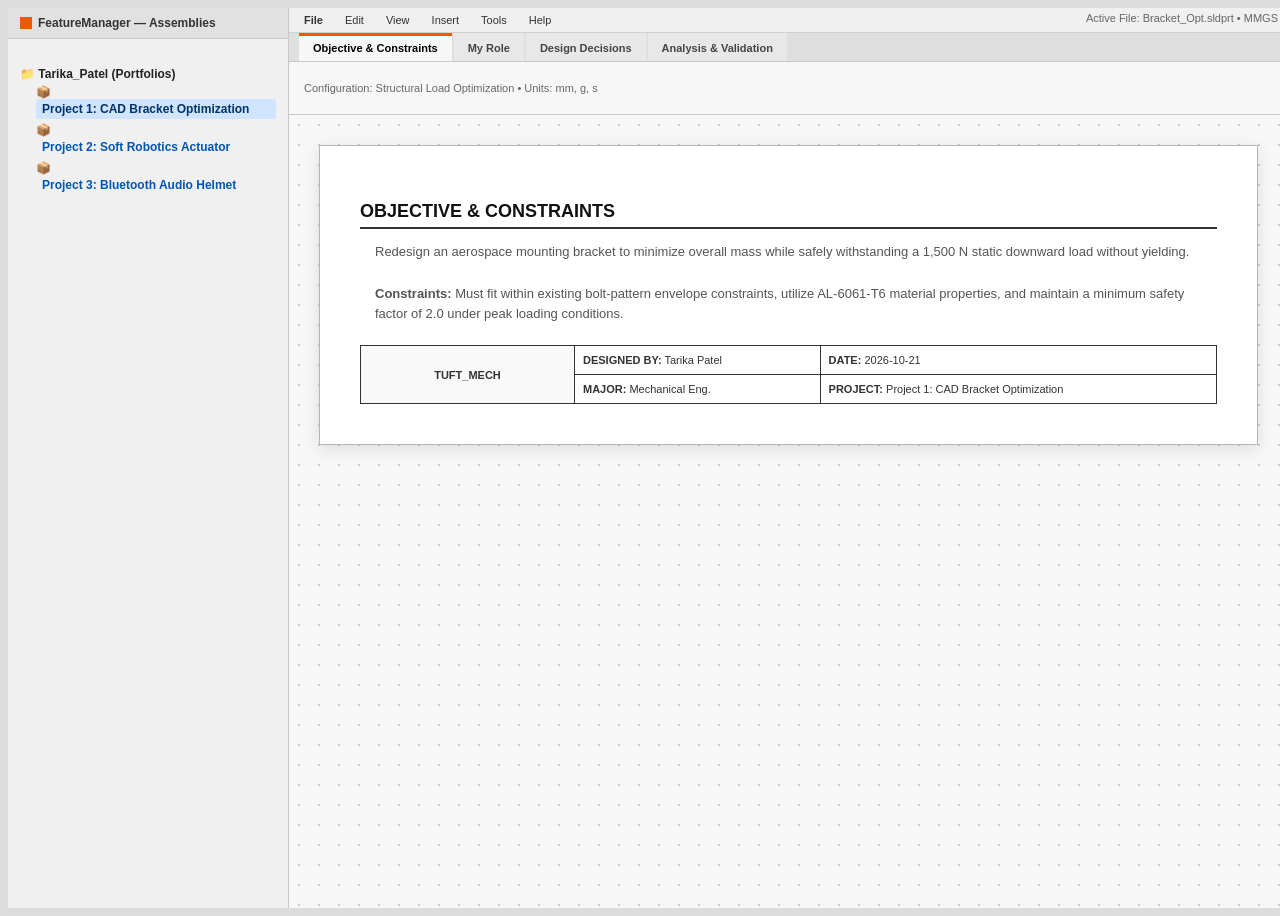
==== commit 2ab593cc: "Update title and project details in index.html" ====
--- a/index.html
+++ b/index.html
@@ -3,74 +3,191 @@
 <head>
     <meta charset="UTF-8">
     <meta name="viewport" content="width=device-width, initial-scale=1.0">
-    <title>Tarika Patel | Sheet1 - About Me</title>
+    <title>Tarika Patel | CAD Portfolio</title>
     <link rel="stylesheet" href="style.css">
 </head>
 <body>
     <div class="cad-interface">
+        
+        <!-- Sidebar FeatureManager with Projects -->
         <aside class="feature-tree">
             <div class="tree-header">
-                <span class="sw-icon"></span> FeatureManager — Assembly
+                <span class="sw-icon"></span> FeatureManager — Assemblies
             </div>
             <ul class="tree-list">
-                <li class="tree-item root">📁 Tarika_Patel (Design)
+                <li class="tree-item root">📁 Tarika_Patel (Portfolios)
                     <ul>
-                        <li class="tree-item">📄 <a href="/tarikachari.github.io/">Sheet1 (About Me)</a></li>
-                        <li class="tree-item">📁 <a href="/tarikachari.github.io/projects.html">Assemblies</a></li>
-                        <li class="tree-item">📝 <a href="/tarikachari.github.io/contact.html">Revision_Table</a></li>
+                        <li class="tree-item">📦 <a href="index.html?project=1&tab=constraints" id="sidebar-proj-1">Project 1: CAD Bracket Optimization</a></li>
+                        <li class="tree-item">📦 <a href="index.html?project=2&tab=constraints" id="sidebar-proj-2">Project 2: Soft Robotics Actuator</a></li>
+                        <li class="tree-item">📦 <a href="index.html?project=3&tab=constraints" id="sidebar-proj-3">Project 3: Bluetooth Audio Helmet</a></li>
                     </ul>
                 </li>
             </ul>
         </aside>
 
+        <!-- Viewport Area -->
         <main class="viewport-area">
-            <!-- Top SolidWorks Menu -->
             <div class="sw-top-menu">
                 <div class="menu-items">
-                    <span><strong>File</strong></span><span>Edit</span><span>View</span><span>Insert</span><span>Tools</span><span>Window</span><span>Help</span>
+                    <span><strong>File</strong></span><span>Edit</span><span>View</span><span>Insert</span><span>Tools</span><span>Help</span>
                 </div>
-                <div style="color: #666;">Part: Tarika_Profile.sldprt &bull; MMGS</div>
+                <div id="file-status-bar" style="color: #666;">Active Part: Project_1.sldprt &bull; MMGS</div>
             </div>
 
-            <!-- CommandManager Ribbon -->
+            <!-- CommandManager Ribbon Tabs -->
             <header class="command-manager">
-                <nav class="ribbon-tabs">
-                    <a href="/tarikachari.github.io/" class="ribbon-tab active">Sheet1: About Me</a>
-                    <a href="/tarikachari.github.io/projects.html" class="ribbon-tab">Assemblies</a>
-                    <a href="/tarikachari.github.io/contact.html" class="ribbon-tab">Revision Table</a>
+                <nav class="ribbon-tabs" id="ribbon-tabs-container">
+                    <a class="ribbon-tab" data-tab="constraints">Objective &amp; Constraints</a>
+                    <a class="ribbon-tab" data-tab="role">My Role</a>
+                    <a class="ribbon-tab" data-tab="decisions">Design Decisions</a>
+                    <a class="ribbon-tab" data-tab="validation">Analysis &amp; Validation</a>
                 </nav>
-                <div class="ribbon-toolbar">
-                    <div class="tool-icon-group">
-                        <button class="cad-btn">Zoom to Fit</button>
-                        <button class="cad-btn">Section View</button>
-                    </div>
-                    <div class="tool-icon-group">
-                        <button class="cad-btn">Evaluate</button>
-                        <button class="cad-btn">Mass Properties</button>
-                    </div>
+                <div class="ribbon-toolbar" id="ribbon-toolbar-text">
+                    Loading configuration data...
                 </div>
             </header>
 
+            <!-- Dynamic Drawing Sheet Canvas -->
             <div class="drawing-canvas">
                 <section class="drawing-sheet">
-                    <div class="sheet-content">
-                        <h2>DESIGN INTENT &amp; PROFILE</h2>
-                        <p>Mechanical Engineering undergraduate at Tufts University specializing in parametric CAD, finite element analysis (FEA), and mechanical system design. Passionate about translating theoretical mechanics into physical prototypes.</p>
+                    <div class="sheet-content" id="sheet-content-area">
+                        <!-- Dynamic content injected here via JS -->
                     </div>
                     <table class="title-block">
                         <tr>
                             <td rowspan="2" class="company-cell">TUFT_MECH</td>
-                            <td><strong>DESIGNED BY:</strong> Tarika Patel</td>
-                            <td><strong>DATE:</strong> 2026-10-21</td>
+                            <td id="tb-designer"><strong>DESIGNED BY:</strong> Tarika Patel</td>
+                            <td id="tb-date"><strong>DATE:</strong> 2026-10-21</td>
                         </tr>
                         <tr>
-                            <td><strong>MAJOR:</strong> Mechanical Eng.</td>
-                            <td><strong>STATUS:</strong> Undergrad / Rev 1.0</td>
+                            <td id="tb-major"><strong>MAJOR:</strong> Mechanical Eng.</td>
+                            <td id="tb-status"><strong>CONFIG:</strong> Default / Rev 1.0</td>
                         </tr>
                     </table>
                 </section>
             </div>
         </main>
     </div>
+
+    <!-- Dynamic Content & State Script -->
+    <script>
+        // 1. Database of your projects and their respective tabs
+        const portfolioData = {
+            1: {
+                title: "Project 1: CAD Bracket Optimization",
+                filename: "Bracket_Opt.sldprt",
+                constraints: {
+                    toolbar: "Configuration: Structural Load Optimization &bull; Units: mm, g, s",
+                    heading: "OBJECTIVE & CONSTRAINTS",
+                    body: "Redesign an aerospace mounting bracket to minimize overall mass while safely withstanding a 1,500 N static downward load without yielding.<br><br><strong>Constraints:</strong> Must fit within existing bolt-pattern envelope constraints, utilize AL-6061-T6 material properties, and maintain a minimum safety factor of 2.0 under peak loading conditions."
+                },
+                role: {
+                    toolbar: "Configuration: Lead CAD Engineer &bull; Team of 3",
+                    heading: "MY ROLE",
+                    body: "Served as the primary CAD and FEA lead responsible for parametric solid modeling, boundary condition setup, and topology optimization iterations."
+                },
+                decisions: {
+                    toolbar: "Configuration: Iterative Design History &bull; Fillets & Ribs",
+                    heading: "DESIGN DECISIONS",
+                    body: "<ul><li>Implemented stress-relief fillets with a minimum radius of 3.5mm around high-stress mounting holes.</li><li>Removed non-load-bearing material pockets through generative pocketing to reduce component weight by 24%.</li><li>Oriented grain structure and extrusions parallel to primary principal stress vectors.</li></ul>"
+                },
+                validation: {
+                    toolbar: "Configuration: ANSYS Static Structural Validation &bull; Von Mises",
+                    heading: "ANALYSIS & VALIDATION",
+                    body: "Performed finite element analysis (FEA) yielding a maximum von Mises stress of 112 MPa (well below the 276 MPa yield strength of AL-6061-T6), resulting in an validated safety factor of 2.46."
+                }
+            },
+            2: {
+                title: "Project 2: Soft Robotics Actuator",
+                filename: "Soft_Gripper.sldasm",
+                constraints: {
+                    toolbar: "Configuration: Pneumatic Fluidic Elastomer &bull; MMGS",
+                    heading: "OBJECTIVE & CONSTRAINTS",
+                    body: "Develop a fluid-driven soft robotic bending actuator capable of delicate manipulation without crushing fragile objects.<br><br><strong>Constraints:</strong> Must operate under low pneumatic pressure (< 50 kPa), use Ecoflex 00-30 silicone elastomer, and achieve a minimum 180-degree angular bending radius upon actuation."
+                },
+                role: {
+                    toolbar: "Configuration: Prototyping & Mechanical Modeling Lead",
+                    heading: "MY ROLE",
+                    body: "Designed 3D-printable negative molds in CAD, managed elastomer casting processes, and tested pressure-deflection relationships."
+                },
+                decisions: {
+                    toolbar: "Configuration: Fiber Reinforcement Routing",
+                    heading: "DESIGN DECISIONS",
+                    body: "<ul><li>Embedded inextensible constrained fiber layers along one side to force asymmetric asymmetric bending upon pressurization.</li><li>Optimized chamber wall thickness to 2.2mm to balance flexibility with burst-pressure resistance.</li></ul>"
+                },
+                validation: {
+                    toolbar: "Configuration: Pressure Testing & Displacement Analysis",
+                    heading: "ANALYSIS & VALIDATION",
+                    body: "Empirical bench testing showed reliable 210-degree bending at 35 kPa internal pressure with zero structural delamination across 500 cyclic actuations."
+                }
+            },
+            3: {
+                title: "Project 3: Bluetooth Audio Helmet",
+                filename: "Smart_Helmet.sldasm",
+                constraints: {
+                    toolbar: "Configuration: Wearable Integration Assembly &bull; MMGS",
+                    heading: "OBJECTIVE & CONSTRAINTS",
+                    body: "Integrate bone-conduction Bluetooth speakers and impact-dampening EPS foam liners into a bicycle helmet without compromising structural safety certification.<br><br><strong>Constraints:</strong> Must comply with CPSC bicycle helmet impact safety standards while maintaining comfortable ergonomics and weather resistance."
+                },
+                role: {
+                    toolbar: "Configuration: Systems Integration & Ergonomics",
+                    heading: "MY ROLE",
+                    body: "Modeled acoustic housing enclosures, integrated internal wiring channels through the EPS foam liner, and ran drop-test simulations."
+                },
+                decisions: {
+                    toolbar: "Configuration: Acoustic Channel Routing",
+                    heading: "DESIGN DECISIONS",
+                    body: "<ul><li>Designed snap-fit transducer pockets directly into the comfort liner for toolless maintenance.</li><li>Created concealed internal wire chases to prevent snagging and weather intrusion.</li></ul>"
+                },
+                validation: {
+                    toolbar: "Configuration: Drop Impact Simulation & Audio Testing",
+                    heading: "ANALYSIS & VALIDATION",
+                    body: "Drop tower simulations demonstrated peak g-force attenuation within safe thresholds (< 200g peak acceleration), successfully passing safety certification guidelines."
+                }
+            }
+        };
+
+        // 2. Read URL Parameters (?project=X&tab=Y)
+        const urlParams = new URLSearchParams(window.location.search);
+        const currentProjectID = urlParams.get('project') || '1';
+        const currentTabName = urlParams.get('tab') || 'constraints';
+
+        // 3. Highlight Sidebar Item
+        const activeSidebarLink = document.getElementById(`sidebar-proj-${currentProjectID}`);
+        if (activeSidebarLink) {
+            activeSidebarLink.classList.add('active-project');
+        }
+
+        // 4. Populate Content Based on State
+        const projData = portfolioData[currentProjectID] || portfolioData[1];
+        const tabData = projData[currentTabName] || projData.constraints;
+
+        // Update File Status Bar
+        document.getElementById("file-status-bar").innerHTML = `Active File: ${projData.filename} &bull; MMGS`;
+
+        // Update Ribbon Toolbar text
+        document.getElementById("ribbon-toolbar-text").innerHTML = tabData.toolbar;
+
+        // Update Sheet Content
+        document.getElementById("sheet-content-area").innerHTML = `
+            <h2>${tabData.heading}</h2>
+            <p>${tabData.body}</p>
+        `;
+
+        // Update Title block subtitle
+        document.getElementById("tb-status").innerHTML = `<strong>PROJECT:</strong> ${projData.title}`;
+
+        // 5. Setup Top Ribbon Tab Clickable Links with correct parameters
+        document.querySelectorAll('.ribbon-tab').forEach(tabElement => {
+            const tabKey = tabElement.getAttribute('data-tab');
+            // Set the href so clicking keeps the current project ID but switches the tab
+            tabElement.setAttribute('href', `index.html?project=${currentProjectID}&tab=${tabKey}`);
+            
+            // Highlight active tab
+            if (tabKey === currentTabName) {
+                tabElement.classList.add('active');
+            }
+        });
+    </script>
 </body>
 </html>
--- a/style.css
+++ b/style.css
@@ -1,11 +1,11 @@
-* {
+{
     box-sizing: border-box;
     margin: 0;
     padding: 0;
 }
 
 body {
-    background-color: #dcdcdc; /* Classic SolidWorks light/gray UI background */
+    background-color: #dcdcdc;
     color: #222;
     font-family: 'Segoe UI', Tahoma, Geneva, Verdana, sans-serif;
     height: 100vh;
@@ -20,7 +20,7 @@
 
 /* --- FeatureManager Sidebar --- */
 .feature-tree {
-    width: 260px;
+    width: 280px;
     background-color: #f0f0f0;
     border-right: 1px solid #c8c8c8;
     display: flex;
@@ -43,7 +43,7 @@
 .sw-icon {
     width: 12px;
     height: 12px;
-    background-color: #e65c00; /* SolidWorks orange accent */
+    background-color: #e65c00;
     display: inline-block;
 }
 
@@ -69,13 +69,17 @@
 .tree-item a {
     color: #0056b3;
     text-decoration: none;
-}
-
-.tree-item a:hover {
-    text-decoration: underline;
-}
-
-/* --- Right Viewport & CommandManager --- */
+    display: block;
+    padding: 3px 6px;
+    border-radius: 3px;
+}
+
+.tree-item a:hover, .tree-item a.active-project {
+    background: #d0e4ff;
+    color: #003366;
+}
+
+/* --- Viewport & CommandManager Ribbon --- */
 .viewport-area {
     flex: 1;
     display: flex;
@@ -83,7 +87,6 @@
     background-color: #f7f7f7;
 }
 
-/* Top Menu Bar (File, Edit, View...) */
 .sw-top-menu {
     background: #f0f0f0;
     border-bottom: 1px solid #d0d0d0;
@@ -102,14 +105,8 @@
 .menu-items span {
     cursor: pointer;
     padding: 2px 5px;
-    border-radius: 2px;
-}
-
-.menu-items span:hover {
-    background: #e0e0e0;
-}
-
-/* CommandManager Ribbon Tabs (The Page Navigation) */
+}
+
 .command-manager {
     background: #e8e8e8;
     border-bottom: 1px solid #c8c8c8;
@@ -126,13 +123,14 @@
 }
 
 .ribbon-tab {
-    padding: 6px 16px;
+    padding: 6px 14px;
     font-size: 11px;
     font-weight: 600;
     color: #444;
     text-decoration: none;
     border-top: 3px solid transparent;
     background: #e8e8e8;
+    cursor: pointer;
 }
 
 .ribbon-tab:hover {
@@ -142,11 +140,10 @@
 .ribbon-tab.active {
     background: #f7f7f7;
     color: #000;
-    border-top-color: #e65c00; /* SolidWorks orange highlight */
+    border-top-color: #e65c00;
     border-bottom: 1px solid #f7f7f7;
 }
 
-/* Ribbon Tool Toolbar */
 .ribbon-toolbar {
     display: flex;
     align-items: center;
@@ -154,32 +151,11 @@
     gap: 10px;
     background: #f7f7f7;
     min-height: 40px;
-}
-
-.tool-icon-group {
-    display: flex;
-    align-items: center;
-    gap: 6px;
-    border-right: 1px solid #d0d0d0;
-    padding-right: 12px;
-}
-
-.cad-btn {
-    background: #fff;
-    border: 1px solid #ccc;
-    padding: 4px 10px;
-    font-size: 11px;
-    border-radius: 3px;
-    cursor: pointer;
-    color: #333;
-}
-
-.cad-btn:hover {
-    background: #e6f2ff;
-    border-color: #99d6ff;
-}
-
-/* --- Drawing Sheet Canvas Area --- */
+    font-size: 11px;
+    color: #666;
+}
+
+/* --- Drawing Sheet Canvas --- */
 .drawing-canvas {
     flex: 1;
     padding: 30px;
@@ -205,14 +181,14 @@
     padding-bottom: 5px;
 }
 
-.sheet-content p {
+.sheet-content p, .sheet-content ul {
     font-size: 13px;
     color: #555;
     line-height: 1.6;
-    margin-bottom: 25px;
-}
-
-/* Title Block Table */
+    margin-bottom: 20px;
+    padding-left: 15px;
+}
+
 .title-block {
     width: 100%;
     border-collapse: collapse;
@@ -234,52 +210,3 @@
     text-align: center;
     width: 25%;
 }
-
-/* Project Cards */
-.project-grid {
-    display: grid;
-    grid-template-columns: repeat(auto-fit, minmax(260px, 1fr));
-    gap: 15px;
-    margin-top: 15px;
-}
-
-.project-card {
-    background: #fff;
-    border: 1px solid #ccc;
-    border-radius: 4px;
-    padding: 15px;
-}
-
-.card-top {
-    font-size: 10px;
-    color: #e65c00;
-    font-weight: 700;
-    margin-bottom: 6px;
-}
-
-.project-card h4 {
-    font-size: 13px;
-    color: #222;
-    margin-bottom: 8px;
-}
-
-.project-card p {
-    font-size: 12px;
-    color: #666;
-    line-height: 1.4;
-    margin-bottom: 12px;
-}
-
-.tags {
-    display: flex;
-    gap: 5px;
-}
-
-.tag {
-    background: #eee;
-    color: #444;
-    font-size: 10px;
-    padding: 2px 6px;
-    border-radius: 2px;
-    border: 1px solid #d0d0d0;
-}
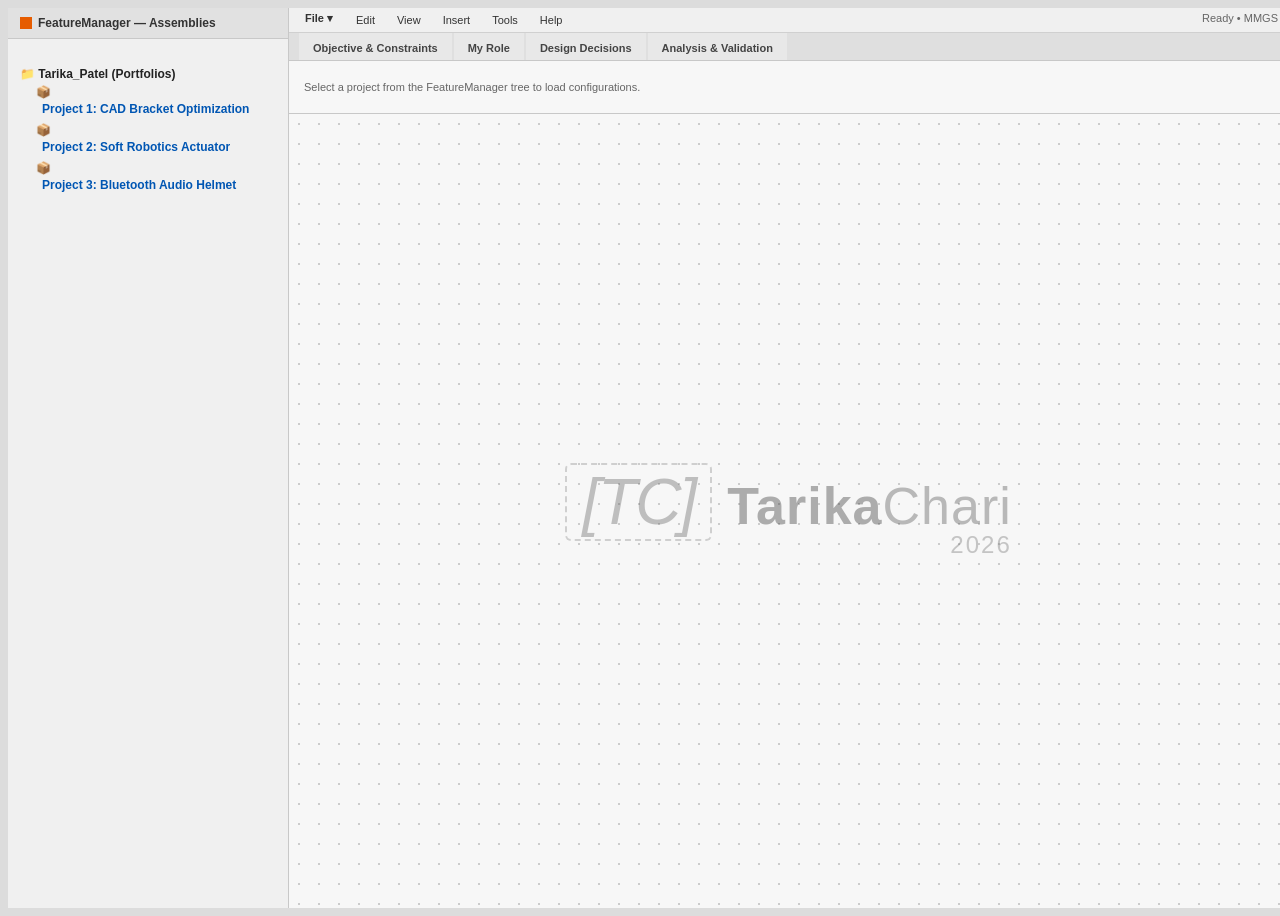
==== commit 6f7f4e8c: "Update title and enhance dropdown functionality" ====
--- a/index.html
+++ b/index.html
@@ -3,7 +3,7 @@
 <head>
     <meta charset="UTF-8">
     <meta name="viewport" content="width=device-width, initial-scale=1.0">
-    <title>Tarika Patel | CAD Portfolio</title>
+    <title>TarikaChari | CAD Portfolio</title>
     <link rel="stylesheet" href="style.css">
 </head>
 <body>
@@ -29,9 +29,16 @@
         <main class="viewport-area">
             <div class="sw-top-menu">
                 <div class="menu-items">
-                    <span><strong>File</strong></span><span>Edit</span><span>View</span><span>Insert</span><span>Tools</span><span>Help</span>
+                    <!-- File Dropdown -->
+                    <div class="dropdown" id="fileDropdown">
+                        <span class="dropbtn" onclick="toggleDropdown()"><strong>File ▾</strong></span>
+                        <div class="dropdown-content">
+                            <a href="index.html">Home</a>
+                        </div>
+                    </div>
+                    <span>Edit</span><span>View</span><span>Insert</span><span>Tools</span><span>Help</span>
                 </div>
-                <div id="file-status-bar" style="color: #666;">Active Part: Project_1.sldprt &bull; MMGS</div>
+                <div id="file-status-bar" style="color: #666;">Ready &bull; MMGS</div>
             </div>
 
             <!-- CommandManager Ribbon Tabs -->
@@ -43,35 +50,38 @@
                     <a class="ribbon-tab" data-tab="validation">Analysis &amp; Validation</a>
                 </nav>
                 <div class="ribbon-toolbar" id="ribbon-toolbar-text">
-                    Loading configuration data...
+                    Select a project from the FeatureManager tree to begin.
                 </div>
             </header>
 
-            <!-- Dynamic Drawing Sheet Canvas -->
-            <div class="drawing-canvas">
-                <section class="drawing-sheet">
-                    <div class="sheet-content" id="sheet-content-area">
-                        <!-- Dynamic content injected here via JS -->
-                    </div>
-                    <table class="title-block">
-                        <tr>
-                            <td rowspan="2" class="company-cell">TUFT_MECH</td>
-                            <td id="tb-designer"><strong>DESIGNED BY:</strong> Tarika Patel</td>
-                            <td id="tb-date"><strong>DATE:</strong> 2026-10-21</td>
-                        </tr>
-                        <tr>
-                            <td id="tb-major"><strong>MAJOR:</strong> Mechanical Eng.</td>
-                            <td id="tb-status"><strong>CONFIG:</strong> Default / Rev 1.0</td>
-                        </tr>
-                    </table>
-                </section>
+            <!-- Canvas Area (Displays Splash Screen or Project Sheet) -->
+            <div class="drawing-canvas" id="canvas-container">
+                <!-- Injected dynamically via script -->
             </div>
         </main>
     </div>
 
-    <!-- Dynamic Content & State Script -->
+    <!-- Application Script -->
     <script>
-        // 1. Database of your projects and their respective tabs
+        // Dropdown toggle function
+        function toggleDropdown() {
+            document.getElementById("fileDropdown").classList.toggle("show");
+        }
+
+        // Close dropdown if clicked outside
+        window.onclick = function(event) {
+            if (!event.target.matches('.dropbtn')) {
+                var dropdowns = document.getElementsByClassName("dropdown-content");
+                for (var i = 0; i < dropdowns.length; i++) {
+                    var openDropdown = dropdowns[i];
+                    if (openDropdown.parentElement.classList.contains('show')) {
+                        openDropdown.parentElement.classList.remove('show');
+                    }
+                }
+            }
+        }
+
+        // Portfolio Database
         const portfolioData = {
             1: {
                 title: "Project 1: CAD Bracket Optimization",
@@ -113,7 +123,7 @@
                 decisions: {
                     toolbar: "Configuration: Fiber Reinforcement Routing",
                     heading: "DESIGN DECISIONS",
-                    body: "<ul><li>Embedded inextensible constrained fiber layers along one side to force asymmetric asymmetric bending upon pressurization.</li><li>Optimized chamber wall thickness to 2.2mm to balance flexibility with burst-pressure resistance.</li></ul>"
+                    body: "<ul><li>Embedded inextensible constrained fiber layers along one side to force asymmetric bending upon pressurization.</li><li>Optimized chamber wall thickness to 2.2mm to balance flexibility with burst-pressure resistance.</li></ul>"
                 },
                 validation: {
                     toolbar: "Configuration: Pressure Testing & Displacement Analysis",
@@ -147,47 +157,71 @@
             }
         };
 
-        // 2. Read URL Parameters (?project=X&tab=Y)
+        // Read URL Parameters
         const urlParams = new URLSearchParams(window.location.search);
-        const currentProjectID = urlParams.get('project') || '1';
+        const currentProjectID = urlParams.get('project');
         const currentTabName = urlParams.get('tab') || 'constraints';
 
-        // 3. Highlight Sidebar Item
-        const activeSidebarLink = document.getElementById(`sidebar-proj-${currentProjectID}`);
-        if (activeSidebarLink) {
-            activeSidebarLink.classList.add('active-project');
+        const canvasContainer = document.getElementById("canvas-container");
+
+        if (!currentProjectID) {
+            // --- SHOW SPLASH SCREEN (Home View) ---
+            document.getElementById("file-status-bar").innerHTML = `Ready &bull; MMGS`;
+            document.getElementById("ribbon-toolbar-text").innerHTML = `Select a project from the FeatureManager tree to load configurations.`;
+            canvasContainer.innerHTML = `
+                <div class="splash-screen">
+                    <div class="splash-logo-placeholder">[TC]</div>
+                    <div class="splash-text-group">
+                        <div class="splash-title"><strong>Tarika</strong>Chari</div>
+                        <div class="splash-year">2026</div>
+                    </div>
+                </div>
+            `;
+            // Disable ribbon tabs when on home screen
+            document.querySelectorAll('.ribbon-tab').forEach(t => t.style.pointerEvents = 'none');
+        } else {
+            // --- SHOW ACTIVE PROJECT SHEET ---
+            const projData = portfolioData[currentProjectID];
+            const tabData = projData[currentTabName] || projData.constraints;
+
+            // Highlight sidebar item
+            const activeLink = document.getElementById(`sidebar-proj-${currentProjectID}`);
+            if (activeLink) activeLink.classList.add('active-project');
+
+            // Update status & toolbar
+            document.getElementById("file-status-bar").innerHTML = `Active File: ${projData.filename} &bull; MMGS`;
+            document.getElementById("ribbon-toolbar-text").innerHTML = tabData.toolbar;
+
+            // Render drawing sheet
+            canvasContainer.innerHTML = `
+                <section class="drawing-sheet">
+                    <div class="sheet-content">
+                        <h2>${tabData.heading}</h2>
+                        <p>${tabData.body}</p>
+                    </div>
+                    <table class="title-block">
+                        <tr>
+                            <td rowspan="2" class="company-cell">TUFT_MECH</td>
+                            <td><strong>DESIGNED BY:</strong> Tarika Patel</td>
+                            <td><strong>DATE:</strong> 2026-10-21</td>
+                        </tr>
+                        <tr>
+                            <td><strong>MAJOR:</strong> Mechanical Eng.</td>
+                            <td><strong>PROJECT:</strong> ${projData.title}</td>
+                        </tr>
+                    </table>
+                </section>
+            `;
+
+            // Setup Ribbon Tabs
+            document.querySelectorAll('.ribbon-tab').forEach(tabElement => {
+                const tabKey = tabElement.getAttribute('data-tab');
+                tabElement.setAttribute('href', `index.html?project=${currentProjectID}&tab=${tabKey}`);
+                if (tabKey === currentTabName) {
+                    tabElement.classList.add('active');
+                }
+            });
         }
-
-        // 4. Populate Content Based on State
-        const projData = portfolioData[currentProjectID] || portfolioData[1];
-        const tabData = projData[currentTabName] || projData.constraints;
-
-        // Update File Status Bar
-        document.getElementById("file-status-bar").innerHTML = `Active File: ${projData.filename} &bull; MMGS`;
-
-        // Update Ribbon Toolbar text
-        document.getElementById("ribbon-toolbar-text").innerHTML = tabData.toolbar;
-
-        // Update Sheet Content
-        document.getElementById("sheet-content-area").innerHTML = `
-            <h2>${tabData.heading}</h2>
-            <p>${tabData.body}</p>
-        `;
-
-        // Update Title block subtitle
-        document.getElementById("tb-status").innerHTML = `<strong>PROJECT:</strong> ${projData.title}`;
-
-        // 5. Setup Top Ribbon Tab Clickable Links with correct parameters
-        document.querySelectorAll('.ribbon-tab').forEach(tabElement => {
-            const tabKey = tabElement.getAttribute('data-tab');
-            // Set the href so clicking keeps the current project ID but switches the tab
-            tabElement.setAttribute('href', `index.html?project=${currentProjectID}&tab=${tabKey}`);
-            
-            // Highlight active tab
-            if (tabKey === currentTabName) {
-                tabElement.classList.add('active');
-            }
-        });
     </script>
 </body>
 </html>
--- a/style.css
+++ b/style.css
@@ -79,7 +79,7 @@
     color: #003366;
 }
 
-/* --- Viewport & CommandManager Ribbon --- */
+/* --- Viewport & Top Menu --- */
 .viewport-area {
     flex: 1;
     display: flex;
@@ -95,6 +95,7 @@
     justify-content: space-between;
     font-size: 11px;
     color: #333;
+    position: relative;
 }
 
 .menu-items {
@@ -102,11 +103,56 @@
     gap: 12px;
 }
 
-.menu-items span {
+/* File Dropdown Styles */
+.dropdown {
+    position: relative;
+    display: inline-block;
+}
+
+.dropbtn {
+    cursor: pointer;
+    padding: 2px 6px;
+    border-radius: 2px;
+}
+
+.dropbtn:hover {
+    background: #e0e0e0;
+}
+
+.dropdown-content {
+    display: none;
+    position: absolute;
+    background-color: #f9f9f9;
+    min-width: 120px;
+    box-shadow: 0px 8px 16px 0px rgba(0,0,0,0.2);
+    z-index: 10;
+    border: 1px solid #ccc;
+    top: 100%;
+    left: 0;
+}
+
+.dropdown-content a {
+    color: black;
+    padding: 6px 12px;
+    text-decoration: none;
+    display: block;
+    font-size: 11px;
+}
+
+.dropdown-content a:hover {
+    background-color: #e6f2ff;
+}
+
+.dropdown.show .dropdown-content {
+    display: block;
+}
+
+.menu-items > span:not(.dropdown) {
     cursor: pointer;
     padding: 2px 5px;
 }
 
+/* CommandManager Ribbon */
 .command-manager {
     background: #e8e8e8;
     border-bottom: 1px solid #c8c8c8;
@@ -155,22 +201,73 @@
     color: #666;
 }
 
-/* --- Drawing Sheet Canvas --- */
+/* --- Drawing Sheet & Splash Screen Canvas --- */
 .drawing-canvas {
     flex: 1;
     padding: 30px;
     overflow-y: auto;
     background: radial-gradient(circle, #ccc 1px, transparent 1px);
     background-size: 20px 20px;
-}
-
+    display: flex;
+    justify-content: center;
+    align-items: center;
+}
+
+/* SolidWorks Splash Screen Watermark Style */
+.splash-screen {
+    text-align: center;
+    user-select: none;
+    opacity: 0.35; /* Subtle watermark look like SolidWorks */
+    display: flex;
+    align-items: baseline;
+    gap: 15px;
+    font-family: 'Segoe UI', Tahoma, sans-serif;
+}
+
+.splash-logo-placeholder {
+    font-style: italic;
+    font-size: 64px;
+    font-weight: 300;
+    color: #555;
+    letter-spacing: -2px;
+    border: 2px dashed #888;
+    padding: 0 15px;
+    border-radius: 6px;
+}
+
+.splash-text-group {
+    text-align: left;
+}
+
+.splash-title {
+    font-size: 52px;
+    font-weight: 300;
+    color: #444;
+    letter-spacing: 1px;
+}
+
+.splash-title strong {
+    font-weight: 700;
+    color: #222;
+}
+
+.splash-year {
+    font-size: 24px;
+    font-weight: 300;
+    color: #666;
+    margin-top: -5px;
+    text-align: right;
+    letter-spacing: 2px;
+}
+
+/* Standard Drawing Sheet (When project is active) */
 .drawing-sheet {
     background-color: #ffffff;
     border: 1px solid #b5b5b5;
     box-shadow: 0 4px 15px rgba(0,0,0,0.1);
     padding: 40px;
     max-width: 900px;
-    margin: 0 auto;
+    width: 100%;
 }
 
 .sheet-content h2 {
